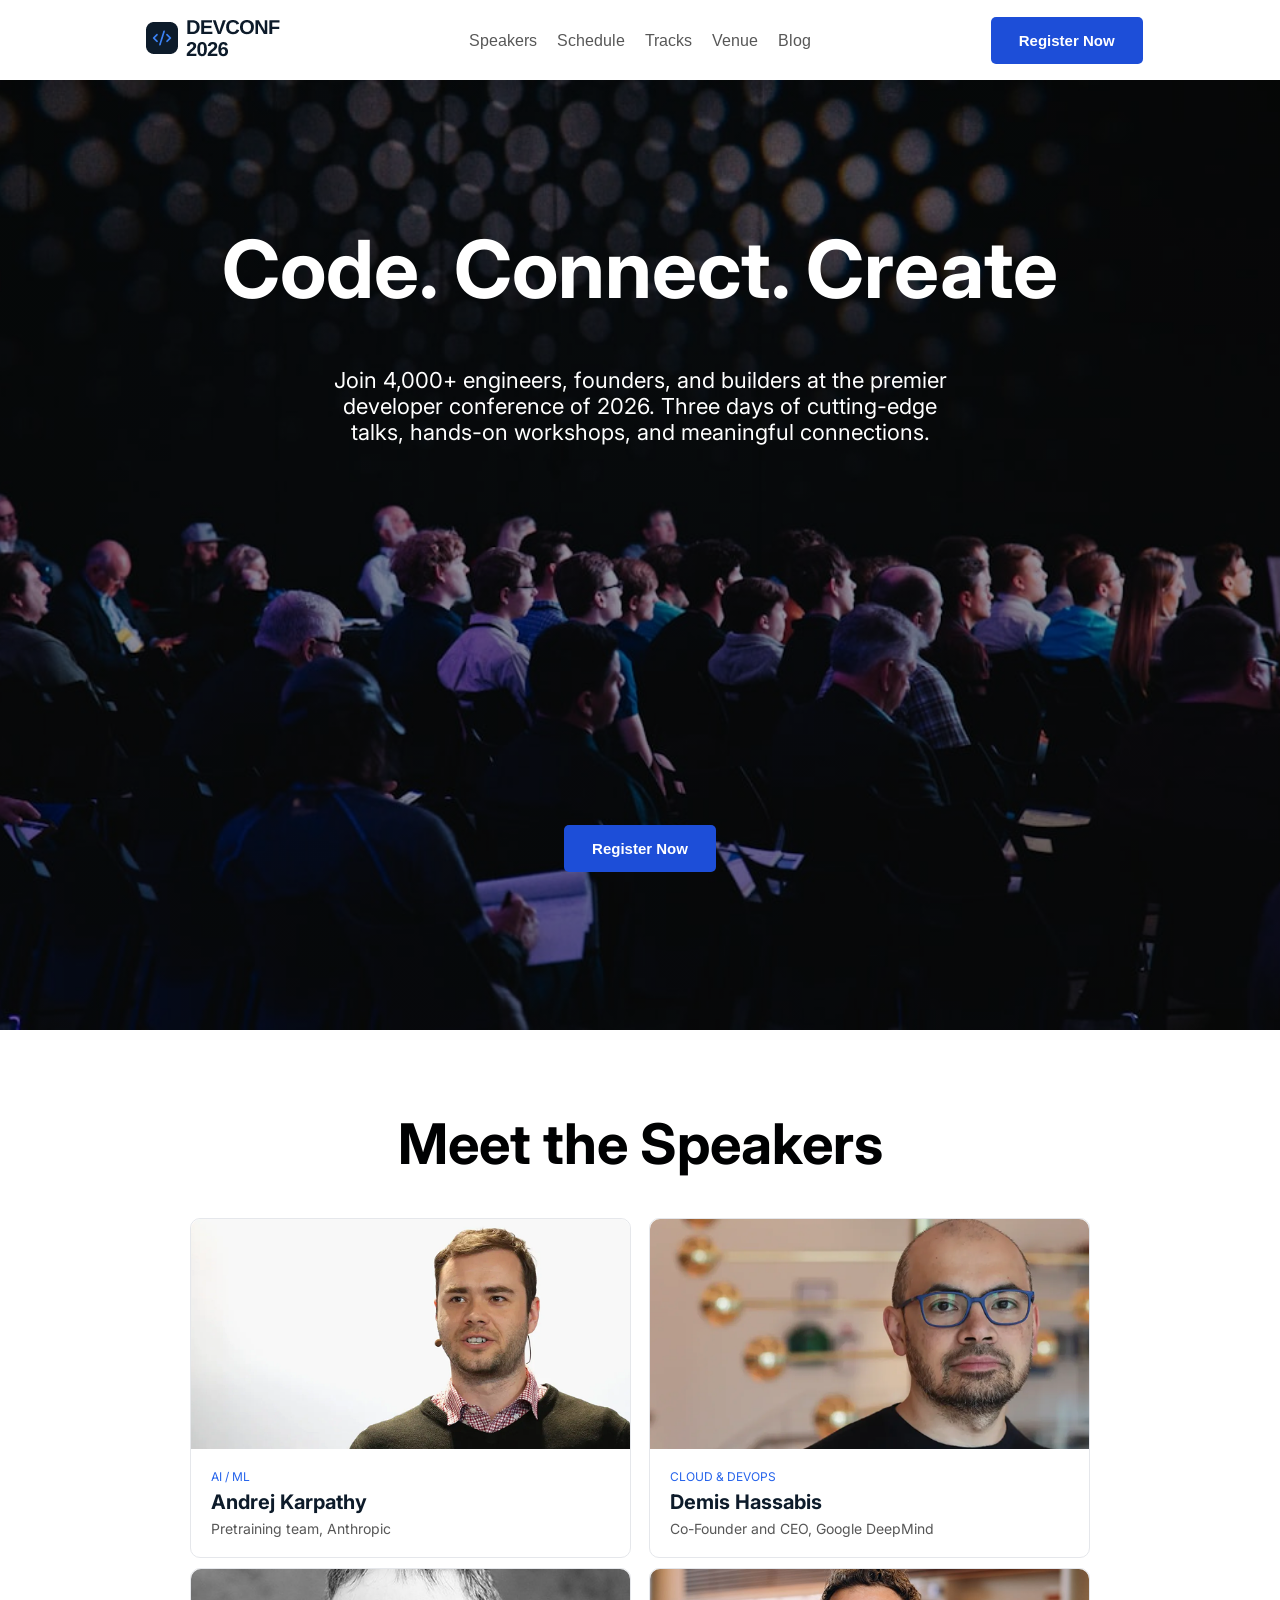
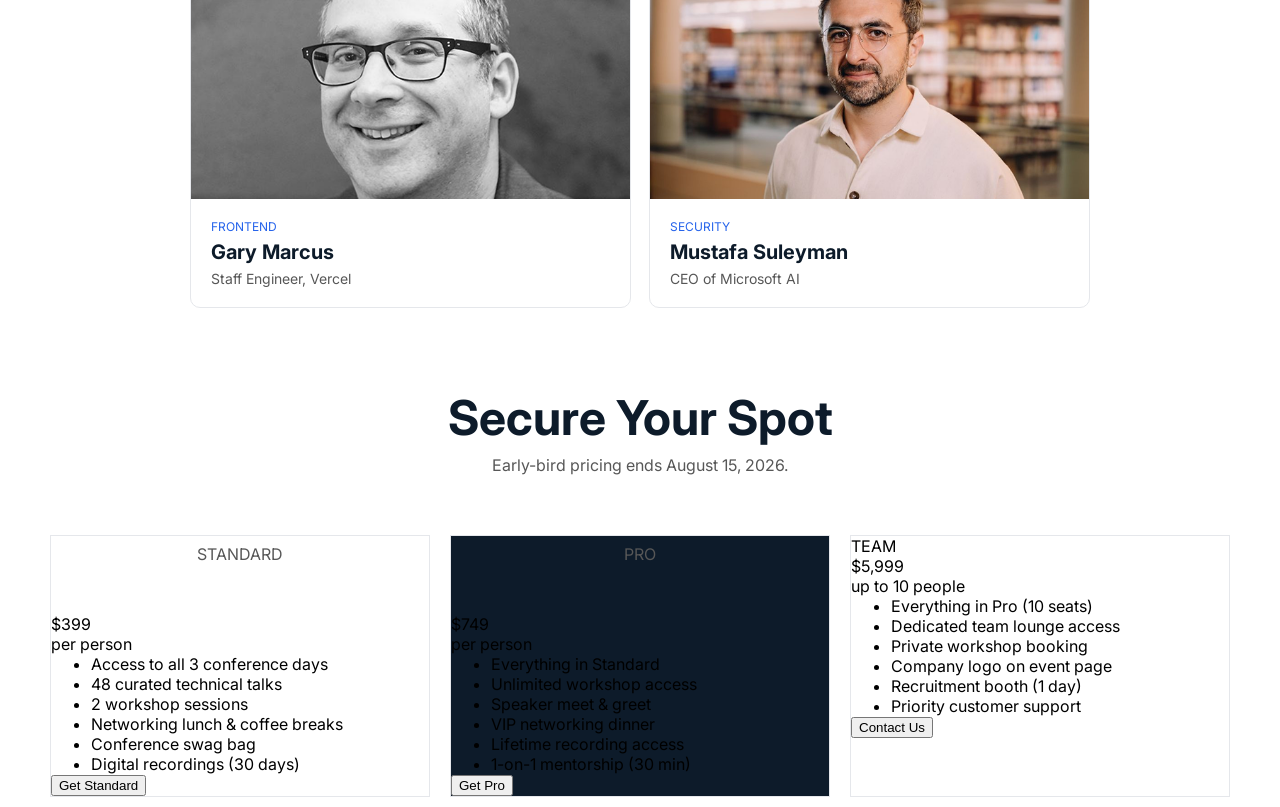
==== index.html @ c63bc879 "unfinished-price-tag" ====
<!DOCTYPE html>
<html lang="en">

<head>
    <meta charset="UTF-8">
    <meta name="viewport" content="width=device-width, initial-scale=1.0">
    <title>DevConf 2026</title>
    <link rel="stylesheet" href="./styles.css">

    <link rel="preconnect" href="https://fonts.googleapis.com">
    <link rel="preconnect" href="https://fonts.gstatic.com" crossorigin>
    <link
        href="https://fonts.googleapis.com/css2?family=Arimo:ital,wght@0,400..700;1,400..700&family=Open+Sans:ital,wght@0,300..800;1,300..800&display=swap"
        rel="stylesheet">



    <link rel="preconnect" href="https://fonts.googleapis.com">
    <link rel="preconnect" href="https://fonts.gstatic.com" crossorigin>
    <link
        href="https://fonts.googleapis.com/css2?family=Arimo:ital,wght@0,400..700;1,400..700&family=Inter:ital,opsz,wght@0,14..32,100..900;1,14..32,100..900&family=Open+Sans:ital,wght@0,300..800;1,300..800&display=swap"
        rel="stylesheet">

</head>

<body>
    <header class="header">
        <div><img src="./images/logo.png" alt=""></div>
        <div class="header-nav">
            <nav class="nav-list">
                <a href="#">Speakers</a>
                <a href="#">Schedule</a>
                <a href="#">Tracks</a>
                <a href="#">Venue</a>
                <a href="#">Blog</a>

            </nav>
        </div>
        <div>
            <button class="primary-btn">Register Now</button>
        </div>



    </header>

    <section class="hero-section">
        <div class="hero-content">
            <h1>Code. Connect. Create</h1>
            <p>Join 4,000+ engineers, founders, and builders at the premier developer conference of 2026. Three days of
                cutting-edge talks, hands-on workshops, and meaningful connections.</p>
        </div>
        <div class="button">
            <button class="primary-btn">Register Now</button>
        </div>
    </section>
    <section class="speakers">
        <h2>Meet the Speakers</h2>
        <div class="display-grid">
            <div class="speaker-card">
                <div><img src="./images/andrej.png" alt=""></div>
                <div class="speaker-info">
                    <p class="tag">AI / ML</p>
                    <h3>Andrej Karpathy</h3>
                    <p class="work">Pretraining team, Anthropic</p>
                </div>
            </div>


            <div class="speaker-card">
                <div><img src="./images/demis.png" alt=""></div>
                <div class="speaker-info">
                    <p class="tag">CLOUD & DEVOPS </p>
                    <h3>Demis Hassabis</h3>
                    <p class="work">Co-Founder and CEO, Google DeepMind</p>
                </div>
            </div>
            <div class="speaker-card">
                <div><img src="./images/gary.png" alt=""></div>
                <div class="speaker-info">
                    <p class="tag">FRONTEND</p>
                    <h3>Gary Marcus</h3>
                    <p class="work">Staff Engineer, Vercel</p>
                </div>
            </div>

            <div class="speaker-card">
                <div><img src="./images/mustafa.png" alt=""></div>
                <div class="speaker-info">
                    <p class="tag">SECURITY</p>
                    <h3>Mustafa Suleyman</h3>
                    <p class="work">CEO of Microsoft AI</p>
                </div>
            </div>



        </div>
    </section>
    <section class="pricing">
        <h2>Secure Your Spot</h2>
        <p>Early-bird pricing ends August 15, 2026.</p>

        <div class="pricing-grid">

            <div class="price-card">
                <p class="plan-name">STANDARD</p>
                <div class="price">$399</div>
                <span class="per">per person</span>
                <ul>
                    <li>Access to all 3 conference days</li>
                    <li>48 curated technical talks</li>
                    <li>2 workshop sessions</li>
                    <li>Networking lunch & coffee breaks</li>
                    <li>Conference swag bag</li>
                    <li>Digital recordings (30 days)</li>
                </ul>
                <button class="btn btn-outline">Get Standard</button>
            </div>

            <div class="price-card-middle">
                <p>PRO</p>
                <div class="price">$749</div>
                <span class="per">per person</span>
                <ul>
                    <li>Everything in Standard</li>
                    <li>Unlimited workshop access</li>
                    <li>Speaker meet & greet</li>
                    <li>VIP networking dinner</li>
                    <li>Lifetime recording access</li>
                    <li>1-on-1 mentorship (30 min)</li>
                </ul>
                <button class="btn btn-primary">Get Pro</button>
            </div>

            <div class="price-card">
                <span class="plan-name">TEAM</span>
                <div class="price">$5,999</div>
                <span class="per">up to 10 people</span>
                <ul>
                    <li>Everything in Pro (10 seats)</li>
                    <li>Dedicated team lounge access</li>
                    <li>Private workshop booking</li>
                    <li>Company logo on event page</li>
                    <li>Recruitment booth (1 day)</li>
                    <li>Priority customer support</li>
                </ul>
                <button class="btn btn-outline">Contact Us</button>
            </div>

        </div>
    </section>



</body>

</html>
---- styles.css ----
* {
    margin: 0;

}

body {
    font-family: inter;
}

header {
    background-color: #FFFFFF;
    width: 100%;
    height: 80px;
}

.header {
    display: grid;
    grid-template-columns: repeat(3, 1fr);
    text-align: center;
    align-items: center;

}

.nav-list {
    display: flex;
    justify-content: center;
    gap: 20px;


}

.header-nav a {
    font-size: 16px;
    font-family: arimo;
    text-decoration: none;
    color: #575757;
    row-gap: 100px;


}

.primary-btn {
    background-color: #1D4ED8;
    padding: 15px 28px;
    border-radius: 5px;
    font-weight: bold;
    font-size: 15px;
    color: white;
    border: none;
    align-items: center;
    cursor: pointer;
}

.hero-section {
    display: grid;

    grid-template-rows: repeat(2, 1fr);
    color: #FFFFFF;
    text-align: center;
    padding-top: 140px;
    background-image: linear-gradient(rgba(0, 0, 0, 0.4), rgba(0, 0, 0, 0.4)), url('./images/banner.jpg');
    height: 90vh;
    background-size: cover;
    background-position: center;
    background-repeat: no-repeat;
}

.hero-content h1 {
    max-width: 1200px;
    margin: auto;
    font-size: 80px;
    margin-bottom: 50px;

}

.hero-content p {
    max-width: 1200px;
    margin: auto;
    padding: 0px 25%;
    font-size: 22px;

}

.hero-section .button {
    align-items: center;
    padding-top: 200px;

}

.primary-btn2 {
    background-color: #1D4ED8;
    padding: 15px 28px;
    border-radius: 5px;
    font-weight: bold;
    font-size: 15px;
    color: white;
    border: none;
    align-items: center;
    cursor: pointer;
}

.speakers h2 {
    font-size: 56px;
    text-align: center;
    margin-top: 80px;
    margin-bottom: 40px;
    color: #000102;
    font-weight: bold;

}

.speaker-card {
    display: grid;
    grid-template-columns: repeat(2.1fr);

}

.display-grid {
    display: grid;
    grid-template-columns: repeat(2, 1fr);
    max-width: 900px;
    margin: auto;
    column-gap: 18px;
    row-gap: 10px;
    align-items: center;
}

.speaker-card {
    border: 1px solid #E5E7EB;
    border-radius: 10px;

    gap: 20px;
}

.speaker-card img {
    width: 100%;
    height: 230px;
    object-fit: cover;
    display: block;
    border-radius: 10px 10px 0px 0px;

}

.speaker-info {

    margin-left: 20px;
    margin-bottom: 20px;
    text-align: left;
}

.tag {
    color: #2563EB;
    font-size: 12px;
    margin-bottom: 6px;
}

.speaker-info h3 {
    color: #0D1B2A;
    font-size: 20px;
    font-weight: bold;
    margin-bottom: 6px;
}

.work {
    color: #575757;
    font-size: 14px;
}

.pricing h2 {
    color: #0D1B2A;
    font-size: 48px;
    font-weight: bold;
    margin-top: 80px;
    text-align: center;

}

.pricing p {
    margin-bottom: 50px;
    margin-top: 8px;
    color: #575757;
    font-size: 16px;
    font-weight: normal;
    text-align: center;
}

.pricing-grid {
    max-width: 1200px;
    margin:auto;
    display: grid;
    grid-template-columns: repeat(3, 1fr);
    align-content: center;
}
.price-card{
    border:1px solid #E5E7EB;
   
    margin: 10px;
}
.price-card-middle{
    border:1px solid #E5E7EB;
    background-color: #0D1B2A;
   
    margin: 10px;
}
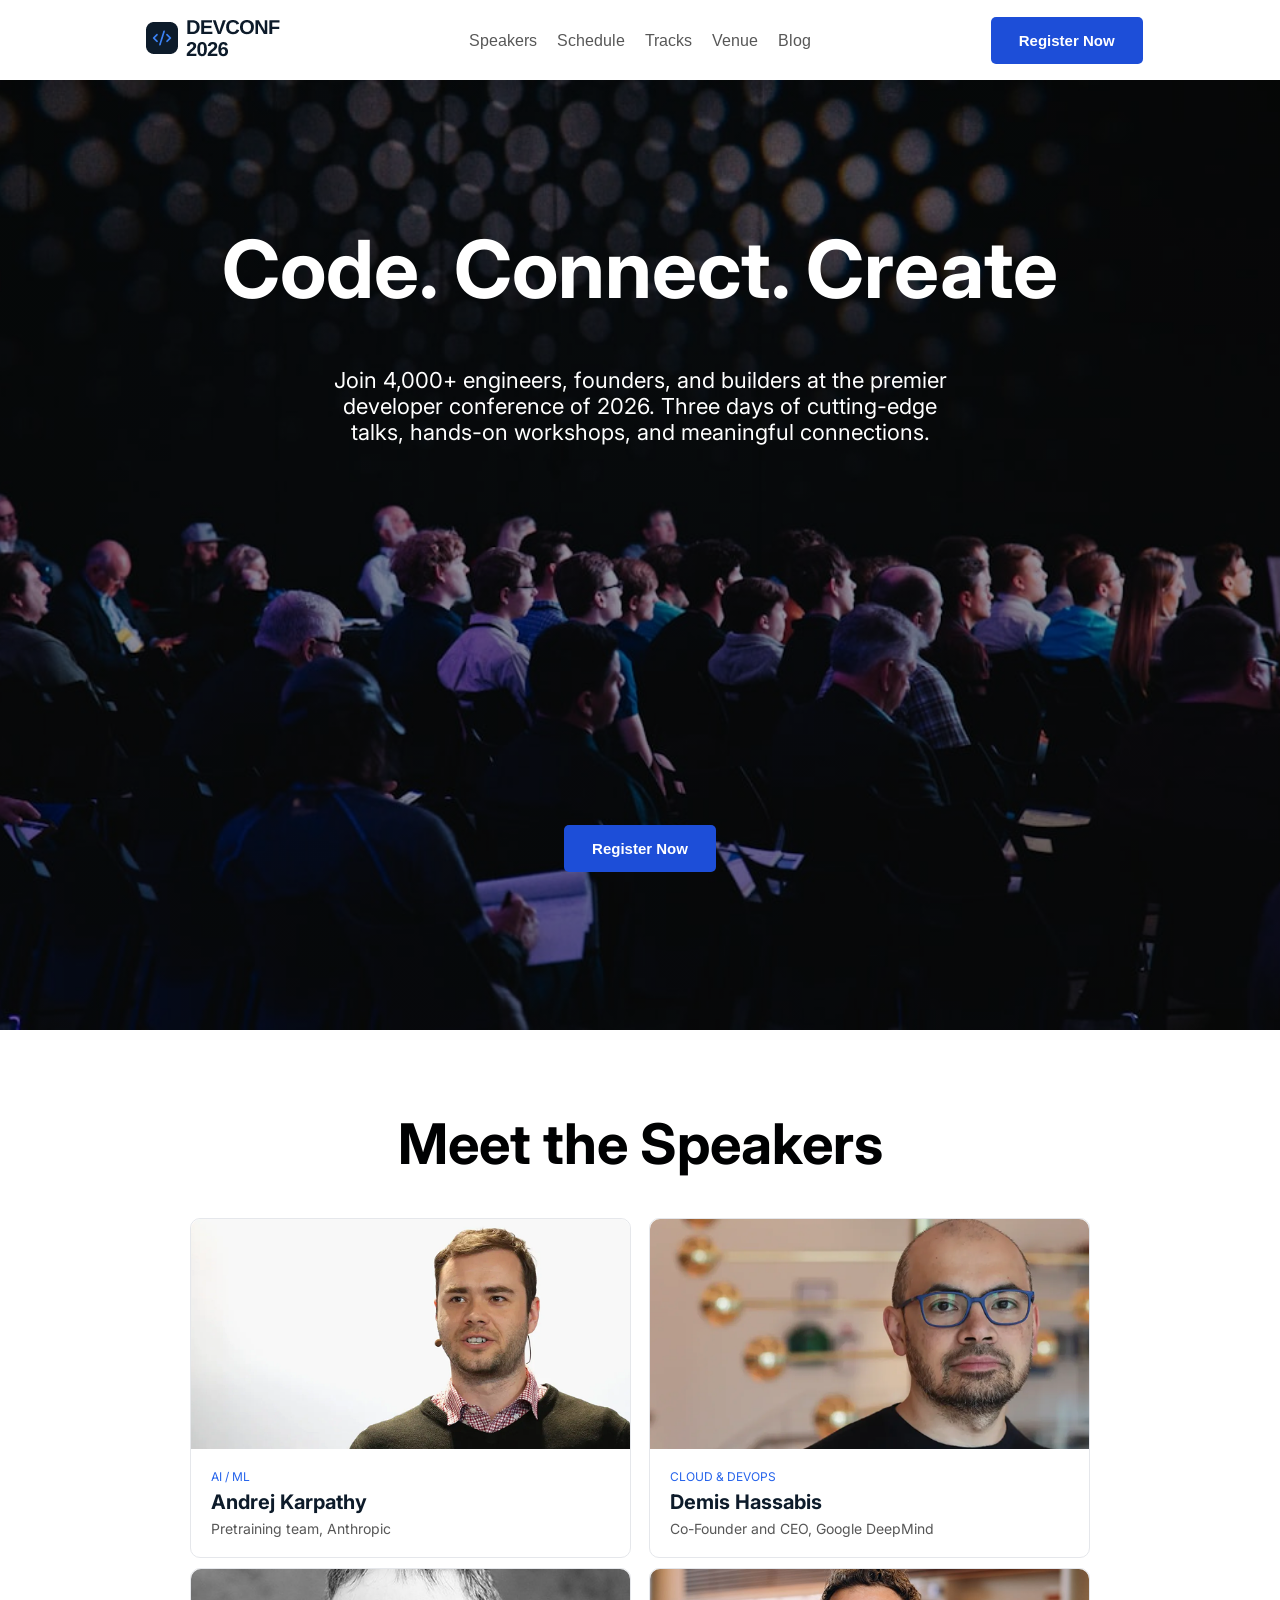
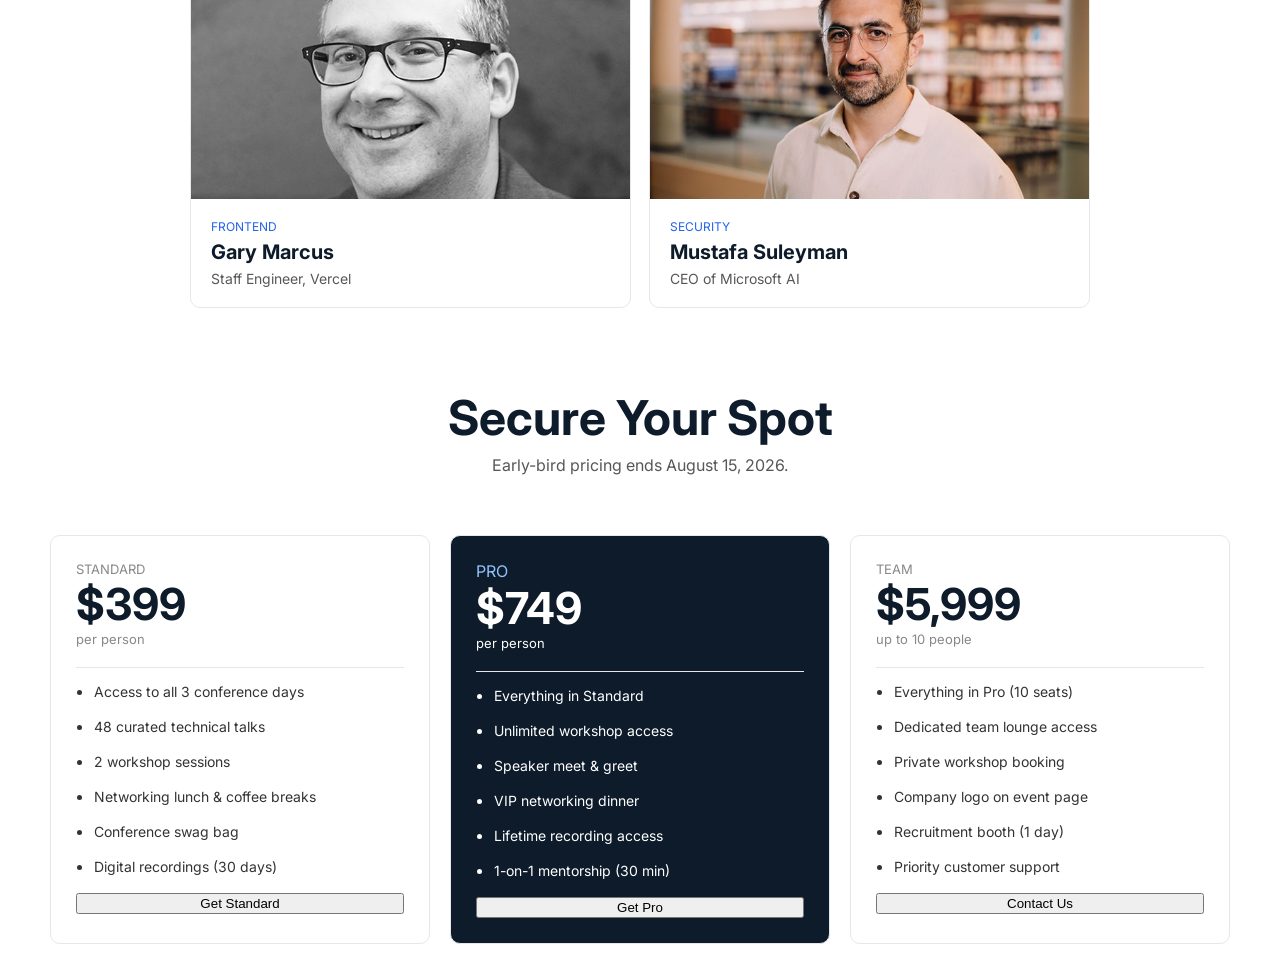
==== commit 55876a06: "unfinished-price-tag-02" ====
--- a/index.html
+++ b/index.html
@@ -92,21 +92,18 @@
                     <p class="work">CEO of Microsoft AI</p>
                 </div>
             </div>
-
-
-
         </div>
     </section>
     <section class="pricing">
         <h2>Secure Your Spot</h2>
-        <p>Early-bird pricing ends August 15, 2026.</p>
+        <p class="pricing-p">Early-bird pricing ends August 15, 2026.</p>
 
         <div class="pricing-grid">
 
             <div class="price-card">
                 <p class="plan-name">STANDARD</p>
                 <div class="price">$399</div>
-                <span class="per">per person</span>
+                <p class="plan-name">per person</p>
                 <ul>
                     <li>Access to all 3 conference days</li>
                     <li>48 curated technical talks</li>
@@ -119,10 +116,10 @@
             </div>
 
             <div class="price-card-middle">
-                <p>PRO</p>
-                <div class="price">$749</div>
-                <span class="per">per person</span>
-                <ul>
+                <p class="pro">PRO</p>
+                <div class="price-m">$749</div>
+                <p class="per-m">per person</p>
+                <ul class="ul-m">
                     <li>Everything in Standard</li>
                     <li>Unlimited workshop access</li>
                     <li>Speaker meet & greet</li>
@@ -134,9 +131,9 @@
             </div>
 
             <div class="price-card">
-                <span class="plan-name">TEAM</span>
+                <p class="plan-name">TEAM</p>
                 <div class="price">$5,999</div>
-                <span class="per">up to 10 people</span>
+                <p class="plan-name">up to 10 people</p>
                 <ul>
                     <li>Everything in Pro (10 seats)</li>
                     <li>Dedicated team lounge access</li>
--- a/styles.css
+++ b/styles.css
@@ -52,8 +52,9 @@
 }
 
 .hero-section {
-    display: grid;
-
+    max-width: 100%;
+    margin: auto;
+    display: grid;
     grid-template-rows: repeat(2, 1fr);
     color: #FFFFFF;
     text-align: center;
@@ -175,7 +176,7 @@
 
 }
 
-.pricing p {
+.pricing-p {
     margin-bottom: 50px;
     margin-top: 8px;
     color: #575757;
@@ -189,16 +190,90 @@
     margin:auto;
     display: grid;
     grid-template-columns: repeat(3, 1fr);
-    align-content: center;
+    
 }
 .price-card{
+    display: flex;
+    flex-direction:column;
     border:1px solid #E5E7EB;
+    margin: 10px;
+    padding: 25px;
+    border-radius: 10px;
+}
+.price-card-middle{
+    display: flex;
+    flex-direction:column;
+
+}
+.plan-name {
+    color: #888888;
+    font-size: 13px;
+    
    
-    margin: 10px;
-}
+}
+
+.price{
+    color: #0D1B2A;
+    font-weight: bold;
+    font-size: 44px;
+}
+.price-m{
+     color: #FFFFFF;
+    font-weight: bold;
+    font-size: 44px;
+}
+
+.per-m{
+     color: #FFFFFF;
+    font-weight: normal;
+    font-size: 13px;
+}
+.price-card ul,
+.ul-m{
+    margin-top: 20px;
+    border-top: 1px solid #E5E7EB;
+    padding-left:17px;
+    
+}
+
+.price-card li,
+.ul-m li{margin-top: 15px;
+    margin-bottom:18px;
+    font-size: 14px;
+    position:relative;
+    padding-left:1px;
+}
+
+.ul-m li{
+
+    color:#FFFFFF;
+}
+.price-card li{
+    color: #333333;
+}
+
+
+
+
+
+
+
+
+
 .price-card-middle{
     border:1px solid #E5E7EB;
     background-color: #0D1B2A;
-   
     margin: 10px;
+    padding: 25px;
+    border-radius: 10px;
+}
+.pro{
+    color: #93C5FD;
+    size: 13;
+    font-weight: normal;
+}
+1.price-card-middle .price-m{
+     color: #FFFFFF;
+    font-size: 44;
+    font-weight: bold;
 }
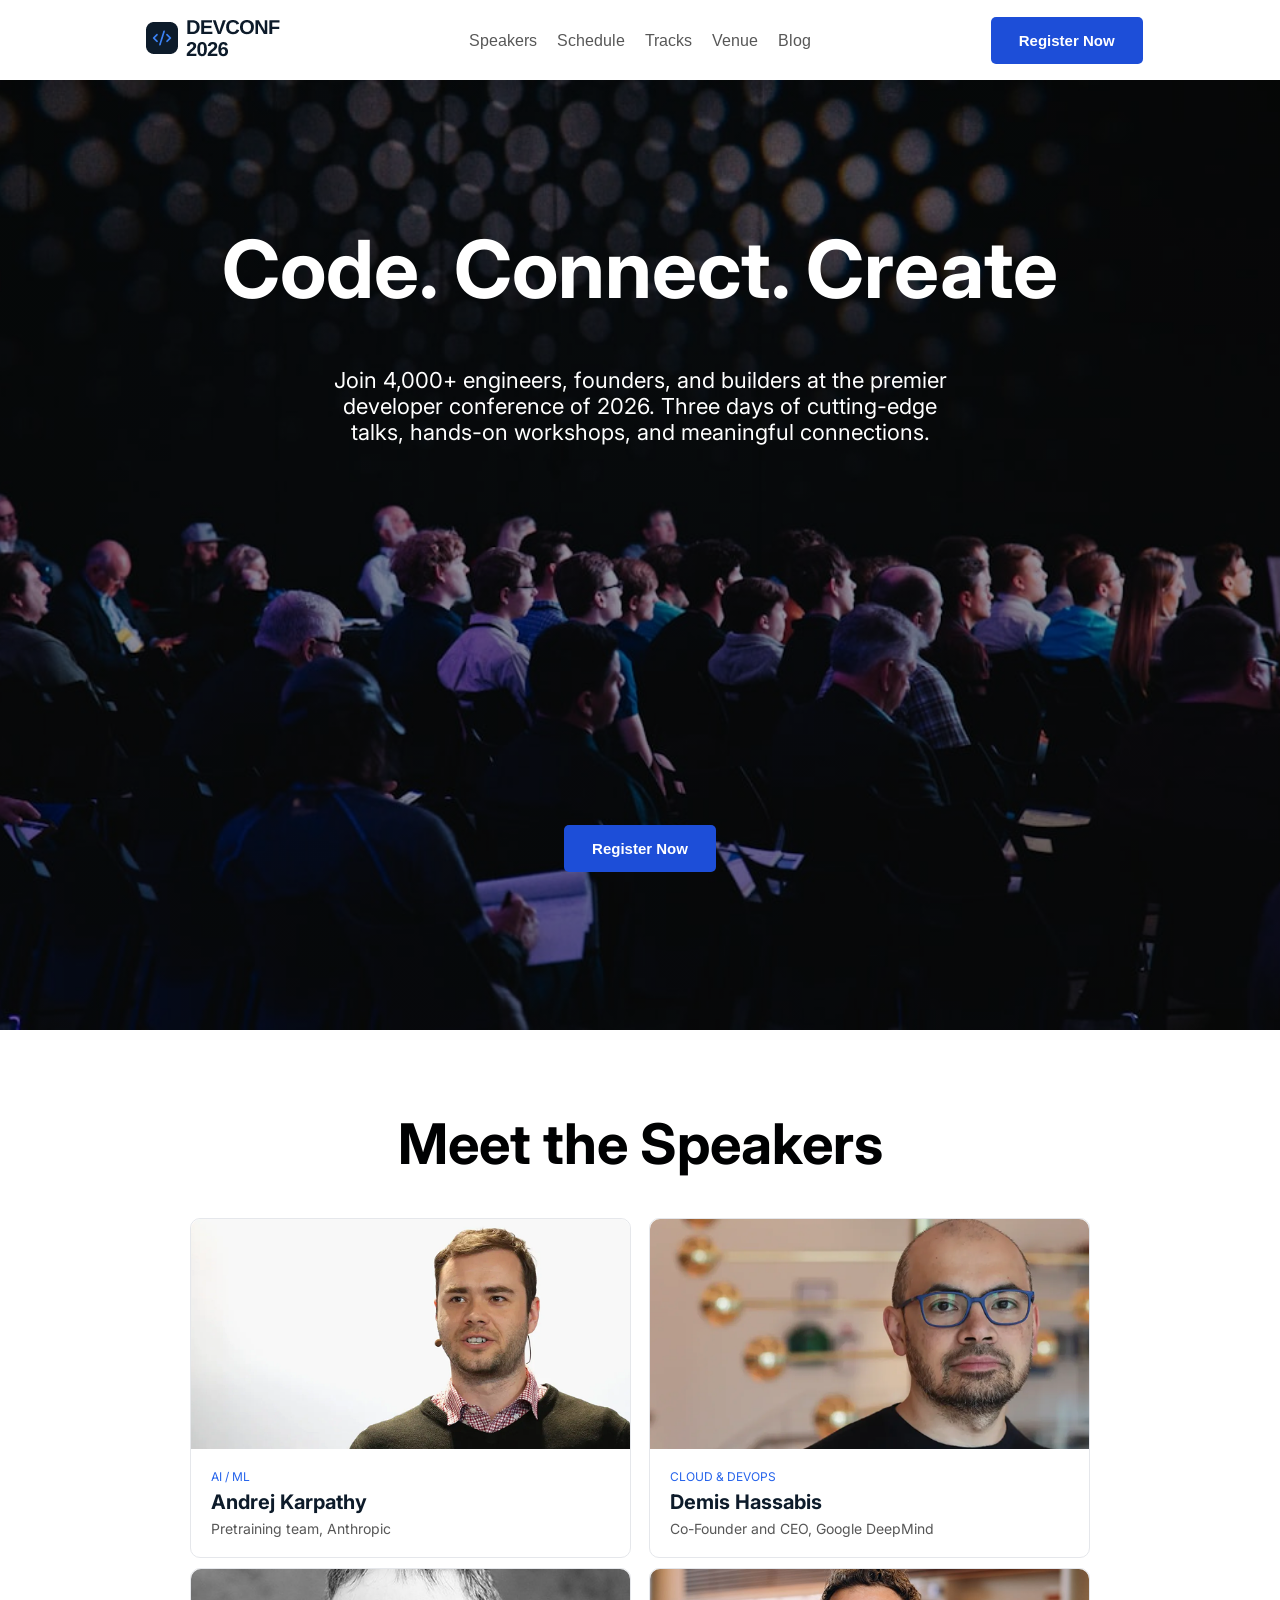
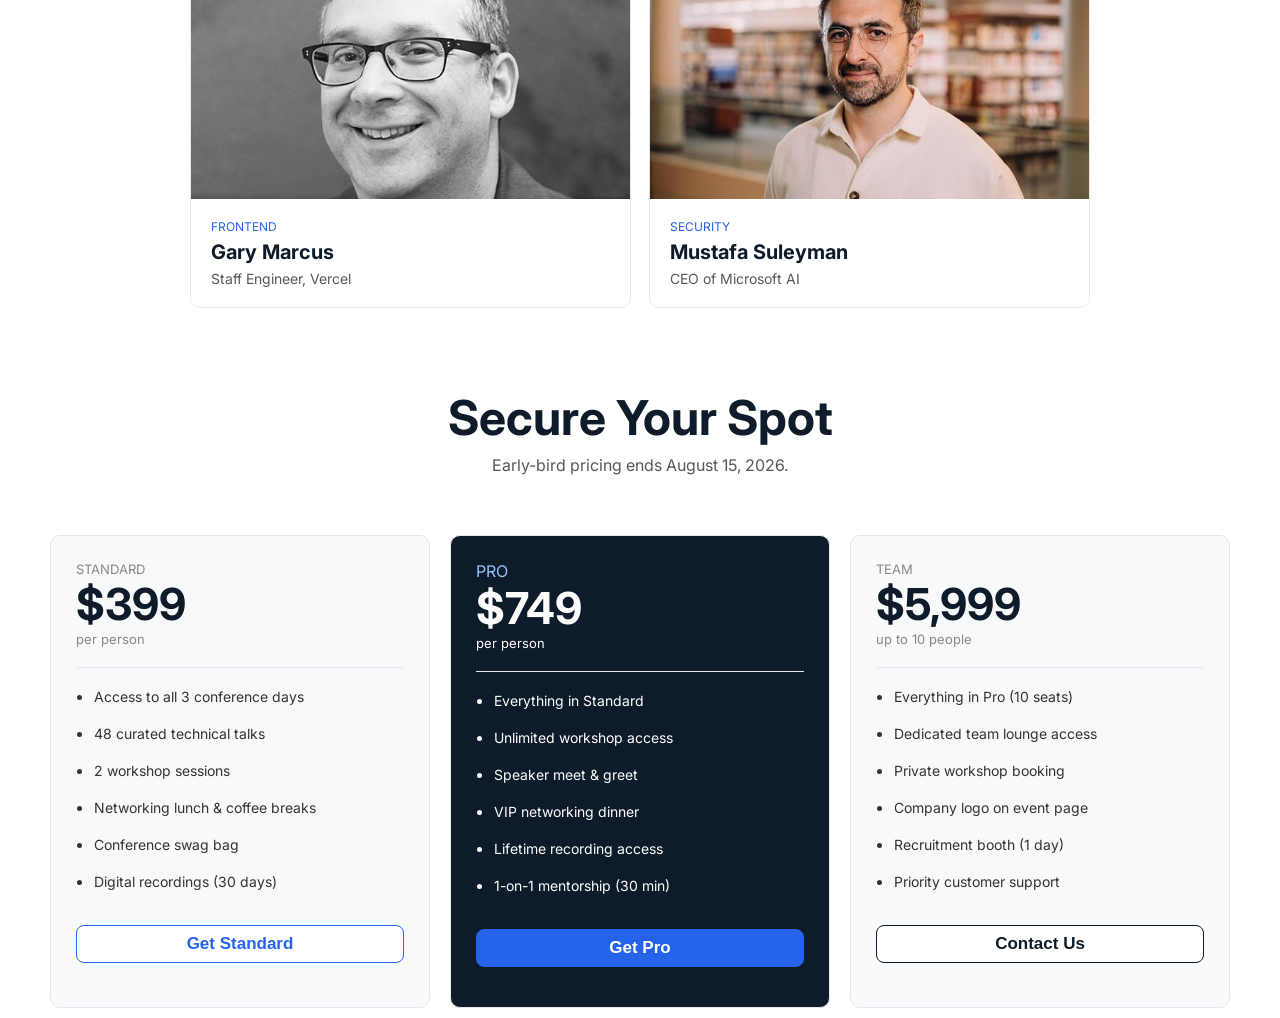
==== commit 6f75e23f: "complete-price-tag" ====
--- a/index.html
+++ b/index.html
@@ -112,7 +112,7 @@
                     <li>Conference swag bag</li>
                     <li>Digital recordings (30 days)</li>
                 </ul>
-                <button class="btn btn-outline">Get Standard</button>
+                <button class="btn-outline-left">Get Standard</button>
             </div>
 
             <div class="price-card-middle">
@@ -127,7 +127,7 @@
                     <li>Lifetime recording access</li>
                     <li>1-on-1 mentorship (30 min)</li>
                 </ul>
-                <button class="btn btn-primary">Get Pro</button>
+                <button class="btn-outline-middle">Get Pro</button>
             </div>
 
             <div class="price-card">
@@ -142,7 +142,7 @@
                     <li>Recruitment booth (1 day)</li>
                     <li>Priority customer support</li>
                 </ul>
-                <button class="btn btn-outline">Contact Us</button>
+                <button class="btn btn-outline-right">Contact Us</button>
             </div>
 
         </div>
--- a/styles.css
+++ b/styles.css
@@ -187,93 +187,137 @@
 
 .pricing-grid {
     max-width: 1200px;
-    margin:auto;
+    margin: auto;
     display: grid;
     grid-template-columns: repeat(3, 1fr);
-    
-}
-.price-card{
+
+}
+
+.price-card {
     display: flex;
-    flex-direction:column;
-    border:1px solid #E5E7EB;
+    flex-direction: column;
+    border: 1px solid #E5E7EB;
     margin: 10px;
     padding: 25px;
     border-radius: 10px;
-}
-.price-card-middle{
+    background-color: #F8F9FB;
+}
+
+.price-card-middle {
     display: flex;
-    flex-direction:column;
-
-}
+    flex-direction: column;
+
+}
+
 .plan-name {
     color: #888888;
     font-size: 13px;
-    
-   
-}
-
-.price{
+
+
+}
+
+.price {
     color: #0D1B2A;
     font-weight: bold;
     font-size: 44px;
 }
-.price-m{
-     color: #FFFFFF;
+
+.price-m {
+    color: #FFFFFF;
     font-weight: bold;
     font-size: 44px;
 }
 
-.per-m{
-     color: #FFFFFF;
+.per-m {
+    color: #FFFFFF;
     font-weight: normal;
     font-size: 13px;
 }
+
 .price-card ul,
-.ul-m{
+.ul-m {
     margin-top: 20px;
     border-top: 1px solid #E5E7EB;
-    padding-left:17px;
-    
+    padding-left: 17px;
+
 }
 
 .price-card li,
-.ul-m li{margin-top: 15px;
-    margin-bottom:18px;
+.ul-m li {
+    margin-top: 20px;
+    margin-bottom: 20px;
     font-size: 14px;
-    position:relative;
-    padding-left:1px;
-}
-
-.ul-m li{
-
-    color:#FFFFFF;
-}
-.price-card li{
+    position: relative;
+    padding-left: 1px;
+}
+
+.ul-m li {
+
+    color: #FFFFFF;
+}
+
+.price-card li {
     color: #333333;
 }
 
-
-
-
-
-
-
-
-
-.price-card-middle{
-    border:1px solid #E5E7EB;
+.price-card-middle {
+    border: 1px solid #E5E7EB;
     background-color: #0D1B2A;
     margin: 10px;
     padding: 25px;
     border-radius: 10px;
 }
-.pro{
+
+.pro {
     color: #93C5FD;
     size: 13;
     font-weight: normal;
 }
-1.price-card-middle .price-m{
-     color: #FFFFFF;
+
+.price-card-middle .price-m {
+    color: #FFFFFF;
     font-size: 44;
     font-weight: bold;
+}
+
+.btn-outline-left {
+    margin-top: 15px;
+    margin-bottom: 15px;
+    background-color: #FFFFFF;
+    padding: 8px 4px;
+    border-radius: 8px;
+    font-weight: bold;
+    font-size: 17px;
+    color: #2563EB;
+    border: 1px solid #2563EB;
+    align-items: center;
+    cursor: pointer;
+}
+
+.btn-outline-middle {
+    margin-top: 15px;
+    margin-bottom: 15px;
+    background-color: #2563EB;
+    padding: 8px 4px;
+    border-radius: 8px;
+    font-weight: bold;
+    font-size: 17px;
+    color: #FFFFFF;
+    border: 1px solid #2563EB;
+    align-items: center;
+    cursor: pointer;
+}
+
+.btn-outline-right {
+    margin-top: 15px;
+    margin-bottom: 15px;
+    background-color: #FFFFFF;
+    padding: 8px 4px;
+    border-radius: 8px;
+    font-weight: bold;
+    font-size: 17px;
+    color: #0D1B2A;
+    border: 1px solid #0D1B2A;
+    align-items: center;
+    cursor: pointer;
 }
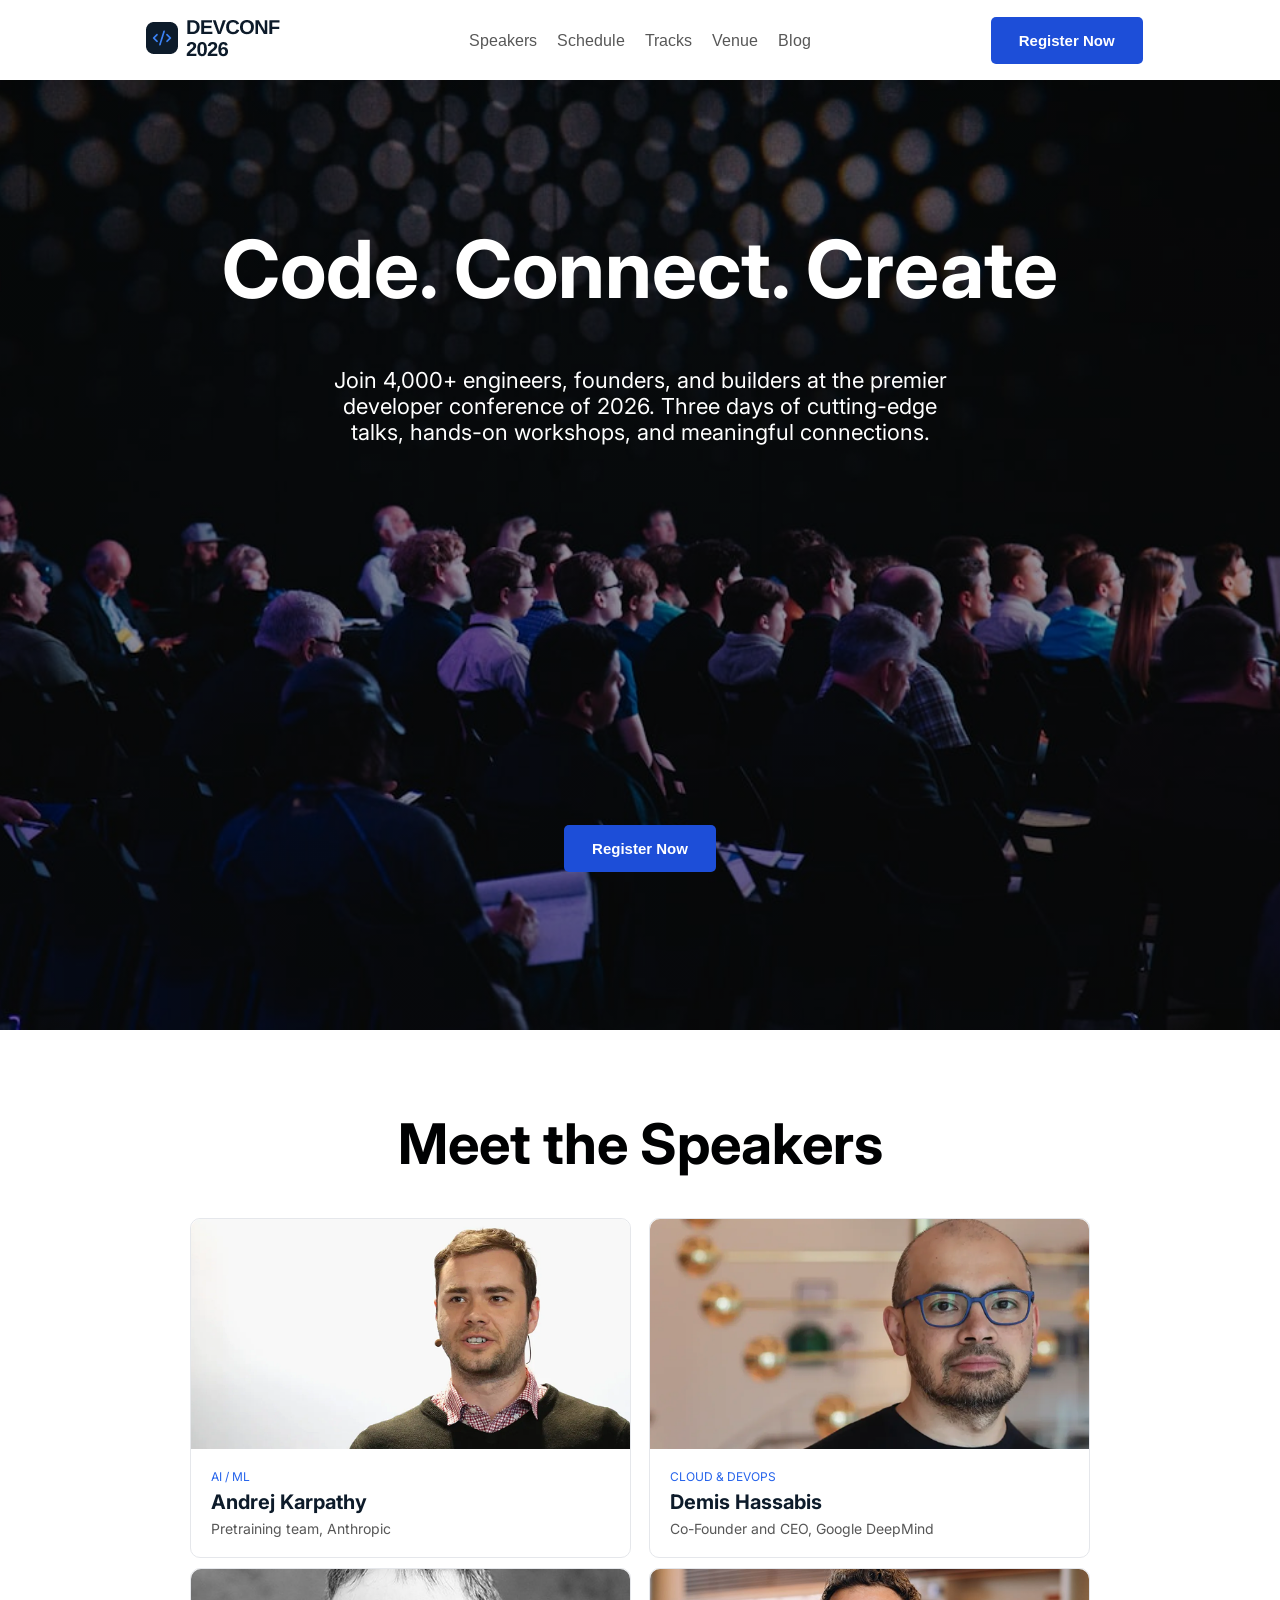
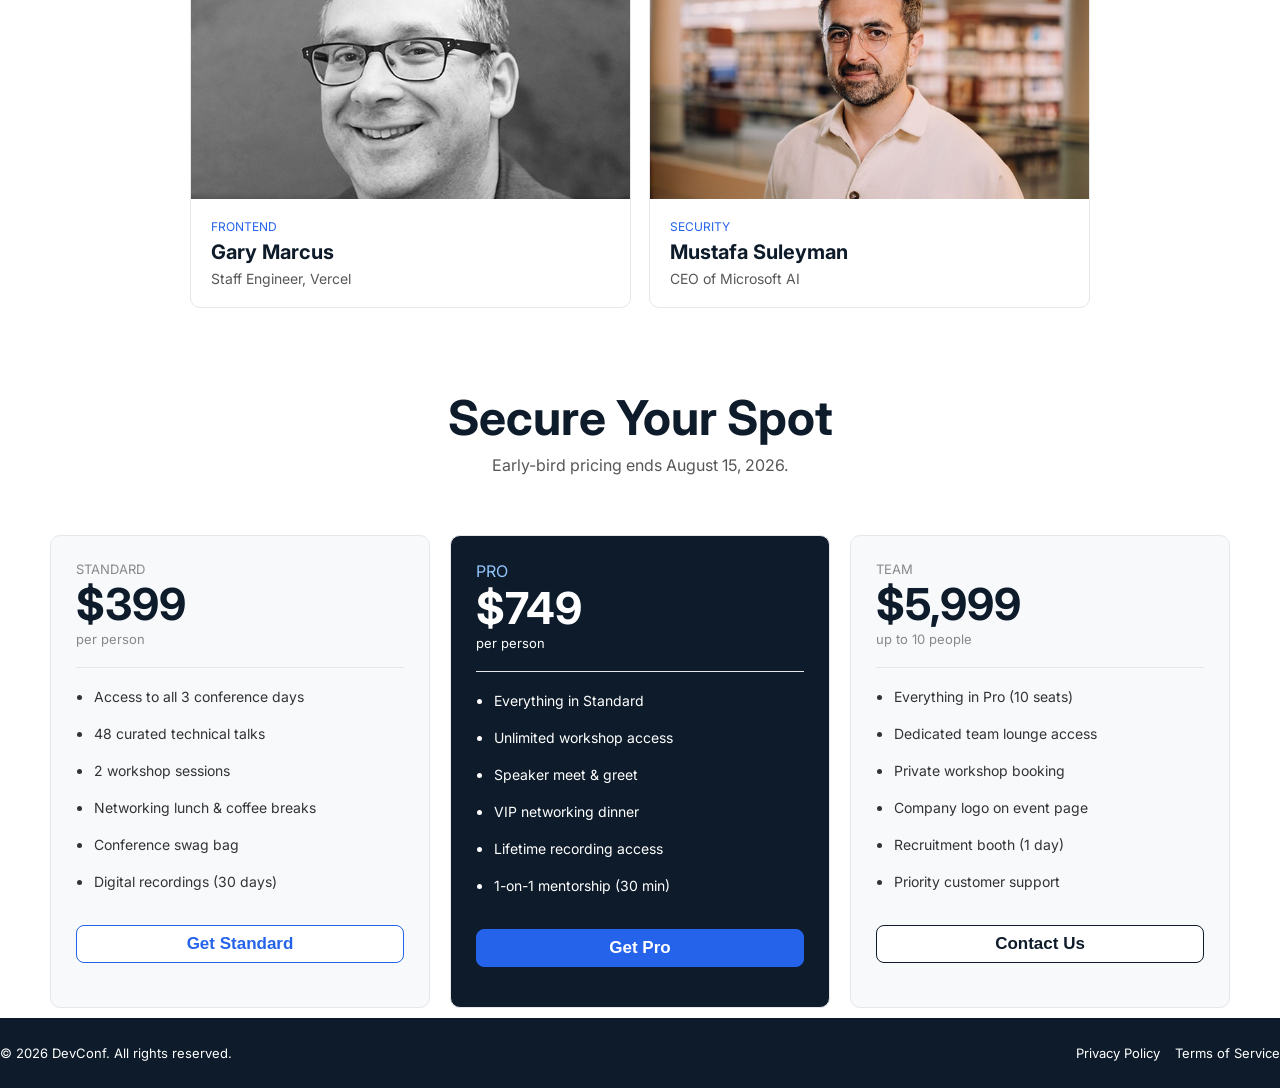
==== commit cf075154: "complete-footer-section" ====
--- a/index.html
+++ b/index.html
@@ -147,9 +147,18 @@
 
         </div>
     </section>
+    <footer>
+        <section class="footer-content">
+            <div>© 2026 DevConf. All rights reserved.</div>
+            <div>
+                <ul class="footer-ul">
+                    <li><a href="#">Privacy Policy</a></li>
+                    <li><a href="#">Terms of Service</a></li>
+                </ul>
+            </div>
+        </section>
 
-
-
+    </footer>
 </body>
 
 </html>
--- a/styles.css
+++ b/styles.css
@@ -320,4 +320,37 @@
     border: 1px solid #0D1B2A;
     align-items: center;
     cursor: pointer;
+}
+
+footer {
+    align-items: center;
+    align-content: center;
+    text-align: center;
+    background-color: #0D1B2A;
+    max-width: 100%;
+    height: 70px;
+    color: #FFFFFF;
+    font-size: small;
+    padding: auto;
+}
+
+.footer-content {
+    display: flex;
+    justify-content: space-between;
+    max-width: 1400px;
+    margin: auto;
+}
+
+.footer-ul {
+
+    list-style: none;
+    display: flex;
+    gap: 15px;
+
+}
+
+.footer-ul li a {
+
+    text-decoration: none;
+    color: #FFFFFF;
 }
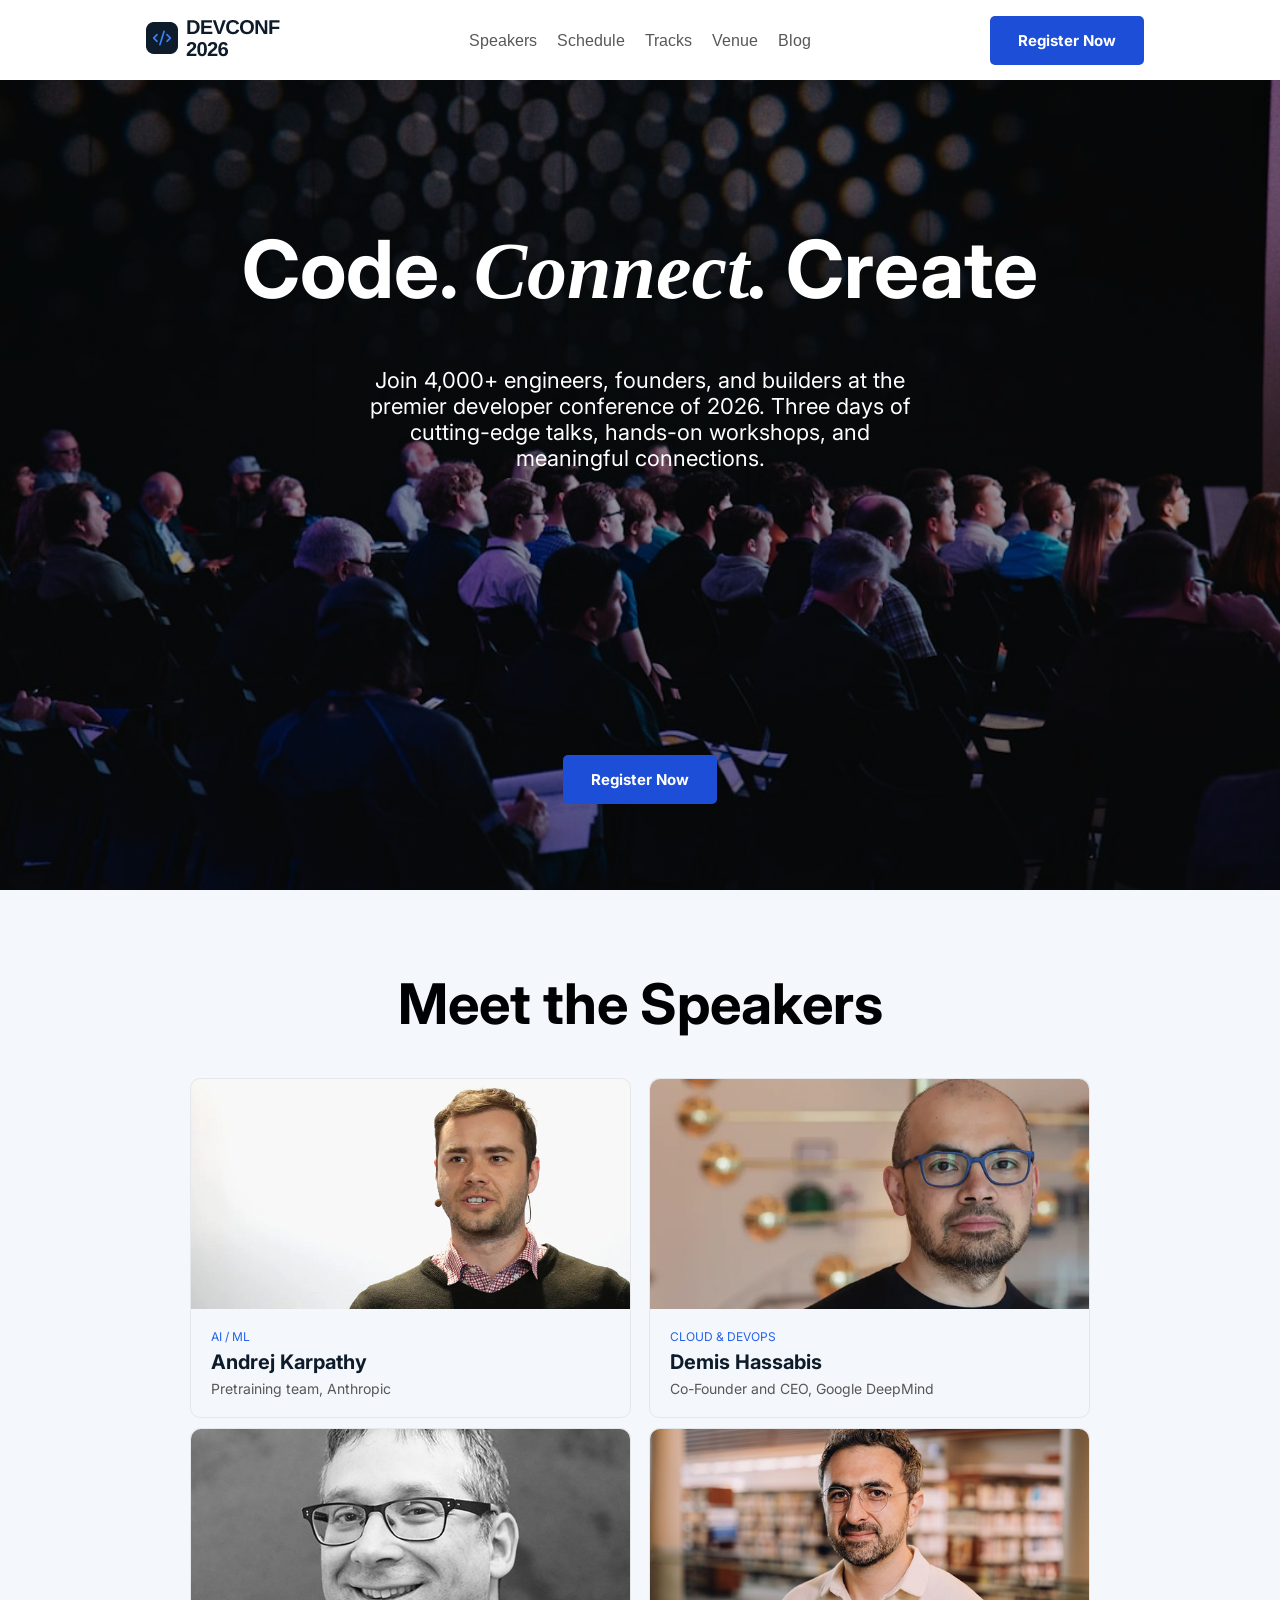
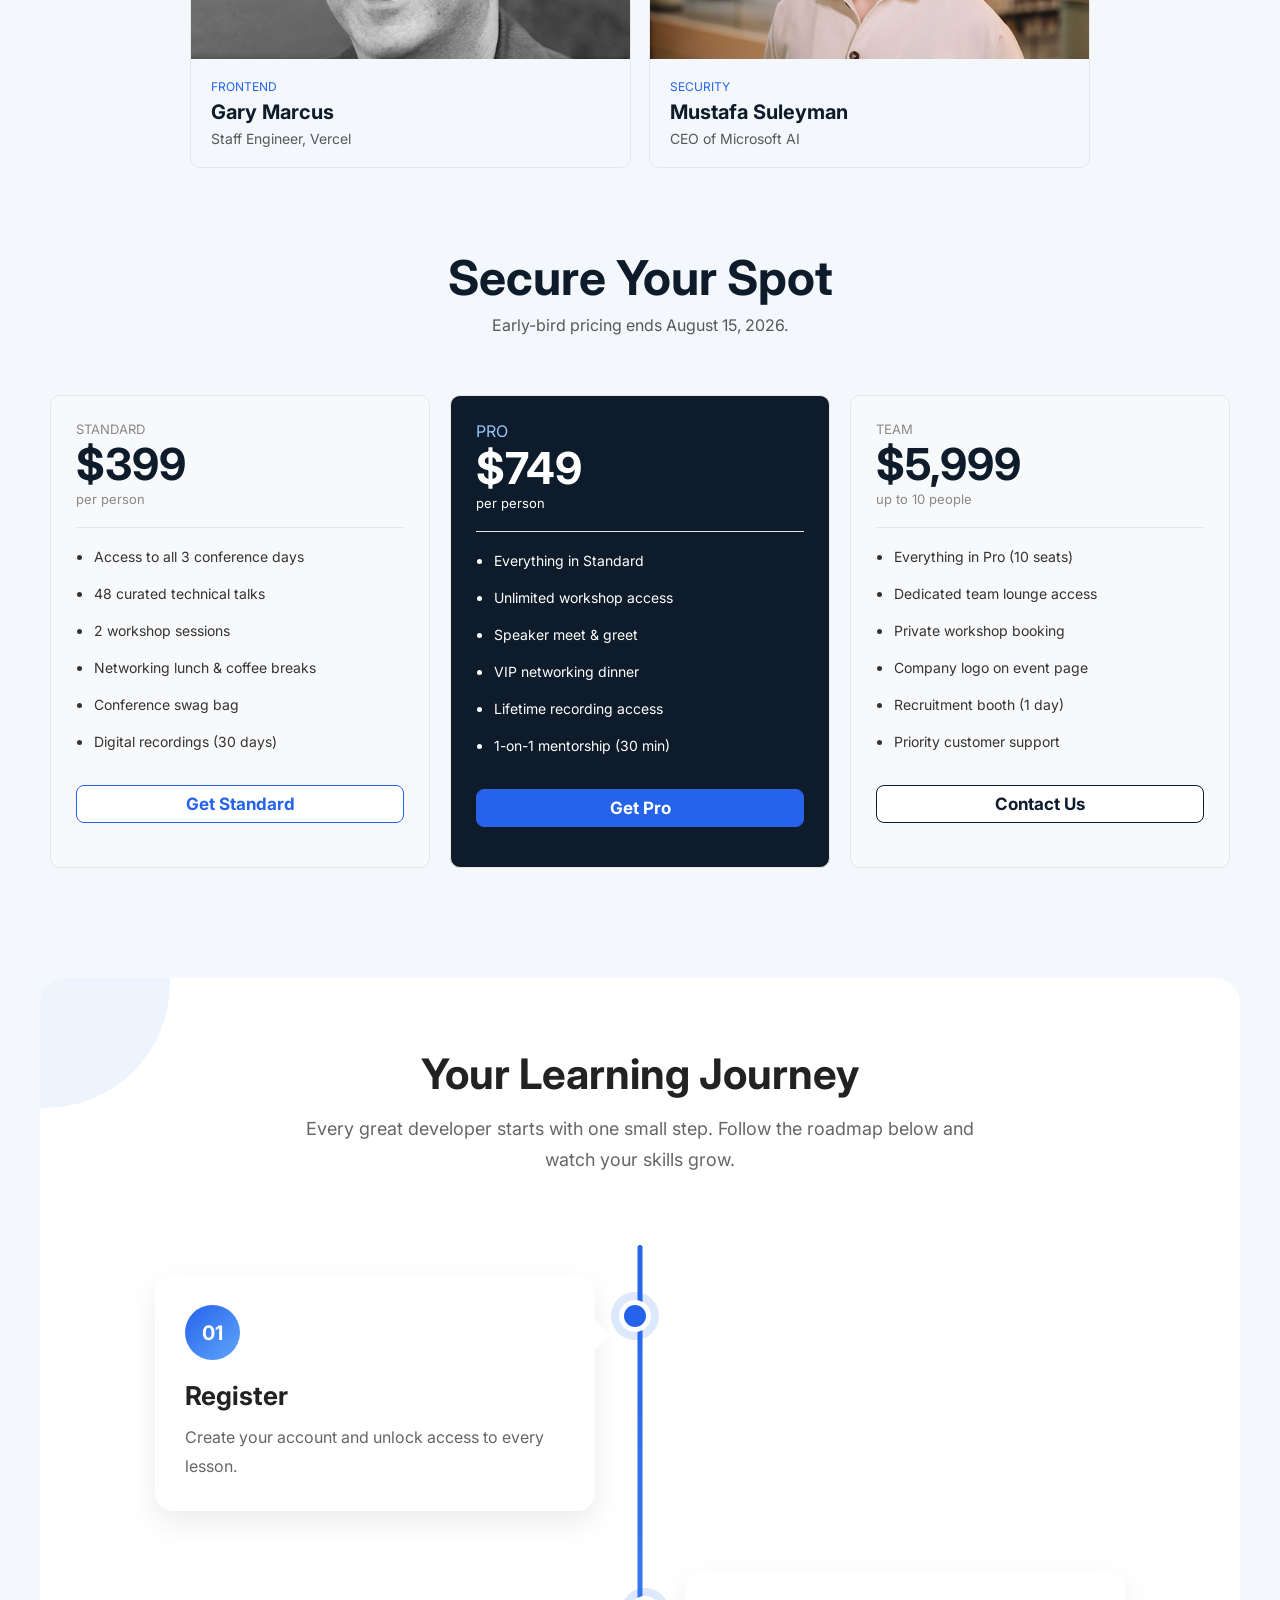
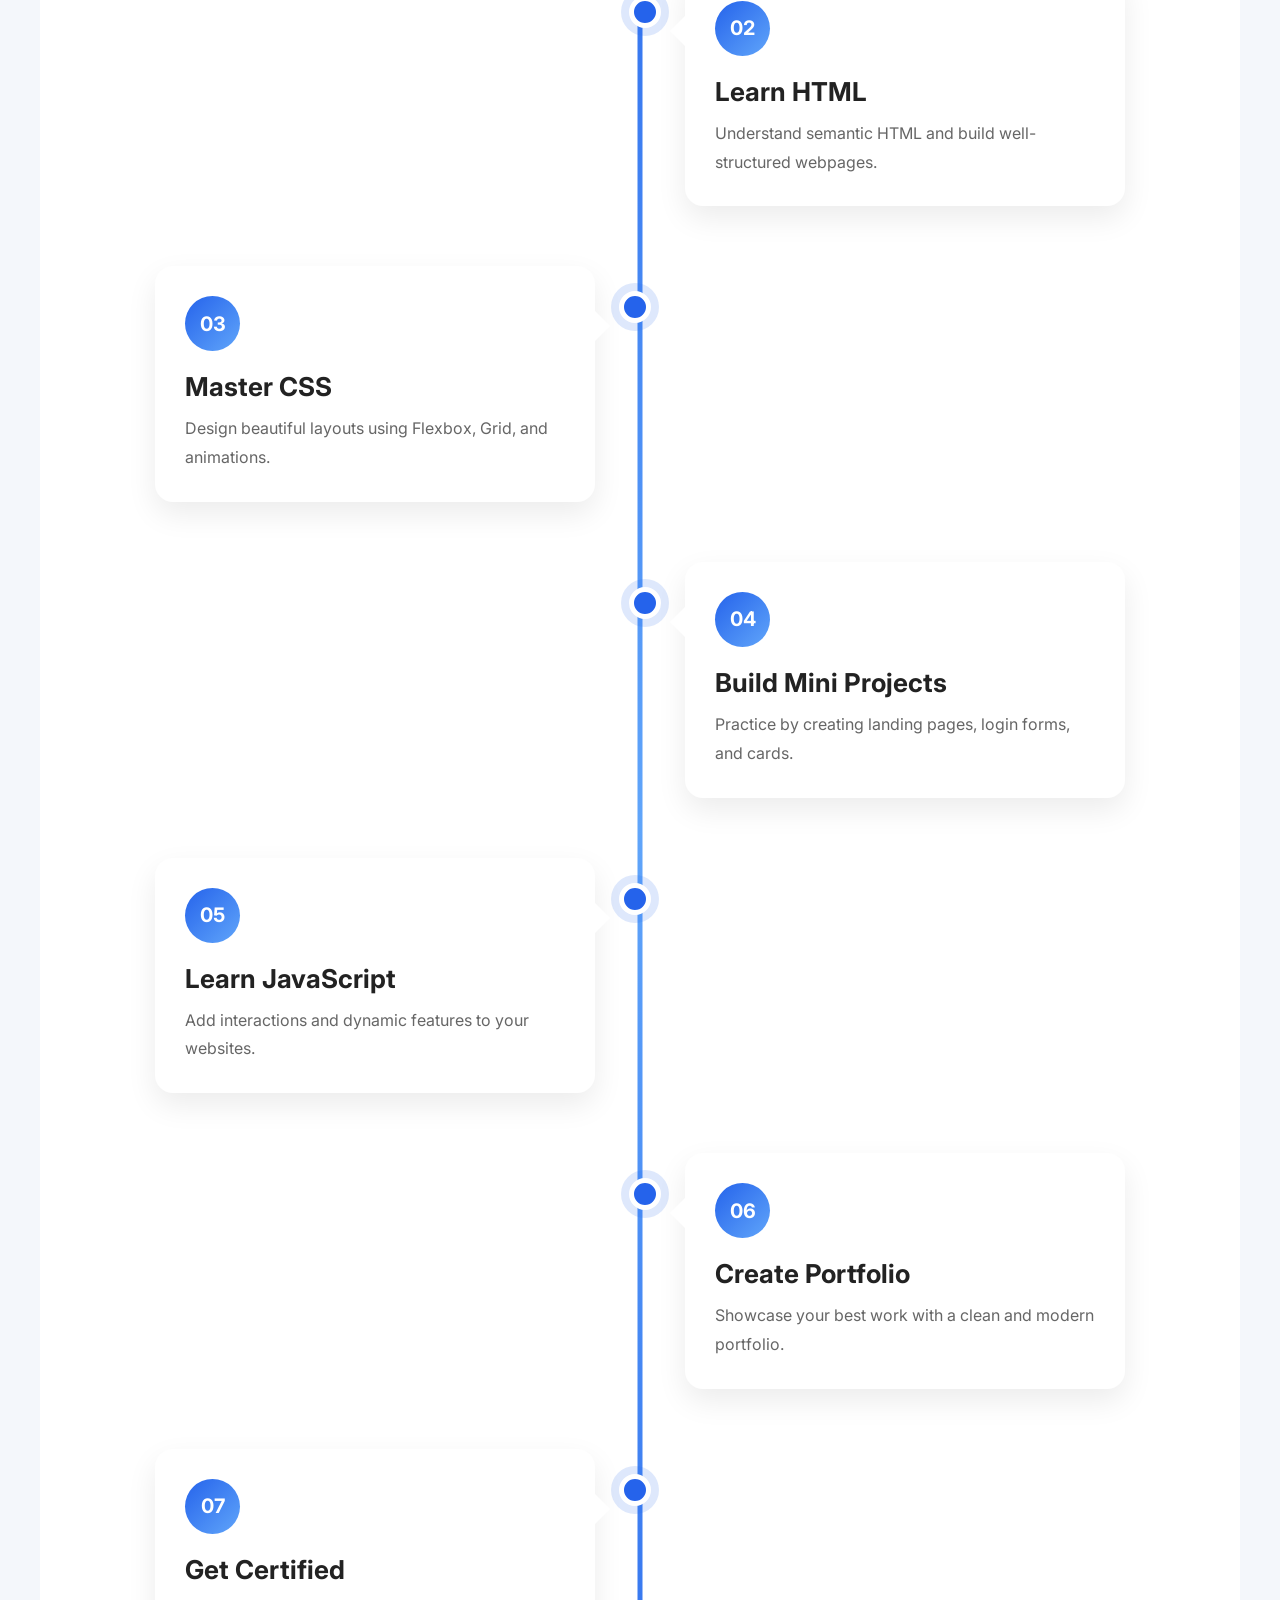
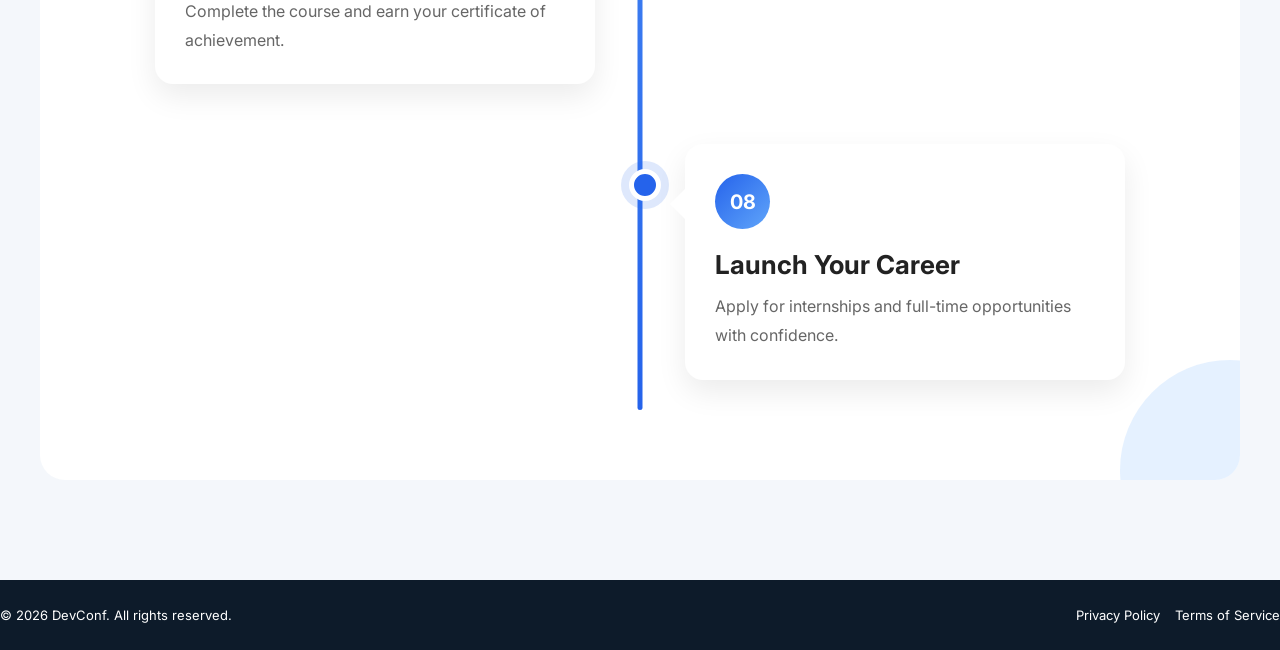
==== commit 68ccfb20: "ai-integration" ====
--- a/index.html
+++ b/index.html
@@ -6,6 +6,7 @@
     <meta name="viewport" content="width=device-width, initial-scale=1.0">
     <title>DevConf 2026</title>
     <link rel="stylesheet" href="./styles.css">
+    <link rel="stylesheet" href="./ai.css">
 
     <link rel="preconnect" href="https://fonts.googleapis.com">
     <link rel="preconnect" href="https://fonts.gstatic.com" crossorigin>
@@ -46,7 +47,7 @@
 
     <section class="hero-section">
         <div class="hero-content">
-            <h1>Code. Connect. Create</h1>
+            <h1>Code. <em>Connect.</em> Create</h1>
             <p>Join 4,000+ engineers, founders, and builders at the premier developer conference of 2026. Three days of
                 cutting-edge talks, hands-on workshops, and meaningful connections.</p>
         </div>
@@ -147,18 +148,98 @@
 
         </div>
     </section>
-    <footer>
-        <section class="footer-content">
-            <div>© 2026 DevConf. All rights reserved.</div>
-            <div>
-                <ul class="footer-ul">
-                    <li><a href="#">Privacy Policy</a></li>
-                    <li><a href="#">Terms of Service</a></li>
-                </ul>
-            </div>
+
+    <!======ai section======!>
+
+        <section class="timeline-section">
+
+            <h2 class="timeline-title">Your Learning Journey</h2>
+
+            <p class="timeline-subtitle">
+                Every great developer starts with one small step. Follow the roadmap below and watch your skills grow.
+            </p>
+
+            <div class="timeline">
+
+                <div class="timeline-item left">
+                    <div class="timeline-content">
+                        <span class="number">01</span>
+                        <h3>Register</h3>
+                        <p>Create your account and unlock access to every lesson.</p>
+                    </div>
+                </div>
+
+                <div class="timeline-item right">
+                    <div class="timeline-content">
+                        <span class="number">02</span>
+                        <h3>Learn HTML</h3>
+                        <p>Understand semantic HTML and build well-structured webpages.</p>
+                    </div>
+                </div>
+
+                <div class="timeline-item left">
+                    <div class="timeline-content">
+                        <span class="number">03</span>
+                        <h3>Master CSS</h3>
+                        <p>Design beautiful layouts using Flexbox, Grid, and animations.</p>
+                    </div>
+                </div>
+
+                <div class="timeline-item right">
+                    <div class="timeline-content">
+                        <span class="number">04</span>
+                        <h3>Build Mini Projects</h3>
+                        <p>Practice by creating landing pages, login forms, and cards.</p>
+                    </div>
+                </div>
+
+                <div class="timeline-item left">
+                    <div class="timeline-content">
+                        <span class="number">05</span>
+                        <h3>Learn JavaScript</h3>
+                        <p>Add interactions and dynamic features to your websites.</p>
+                    </div>
+                </div>
+
+                <div class="timeline-item right">
+                    <div class="timeline-content">
+                        <span class="number">06</span>
+                        <h3>Create Portfolio</h3>
+                        <p>Showcase your best work with a clean and modern portfolio.</p>
+                    </div>
+                </div>
+
+                <div class="timeline-item left">
+                    <div class="timeline-content">
+                        <span class="number">07</span>
+                        <h3>Get Certified</h3>
+                        <p>Complete the course and earn your certificate of achievement.</p>
+                    </div>
+                </div>
+
+                <div class="timeline-item right">
+                    <div class="timeline-content">
+                        <span class="number">08</span>
+                        <h3>Launch Your Career</h3>
+                        <p>Apply for internships and full-time opportunities with confidence.</p>
+                    </div>
+                </div>
+
+            </div>
+
         </section>
-
-    </footer>
+        <footer>
+            <section class="footer-content">
+                <div>© 2026 DevConf. All rights reserved.</div>
+                <div>
+                    <ul class="footer-ul">
+                        <li><a href="#">Privacy Policy</a></li>
+                        <li><a href="#">Terms of Service</a></li>
+                    </ul>
+                </div>
+            </section>
+
+        </footer>
 </body>
 
 </html>
--- a/ai.css
+++ b/ai.css
@@ -0,0 +1,171 @@
+*{
+    margin:0;
+    padding:0;
+    box-sizing:border-box;
+    font-family: inter;
+    
+}
+
+body{
+    background:#f4f7fb;
+}
+
+.timeline-section{
+    width:1200px;
+    margin:100px auto;
+    padding:70px;
+    background:white;
+    border-radius:25px;
+    position:relative;
+    overflow:hidden;
+}
+
+.timeline-section::before{
+    content:"";
+    position:absolute;
+    width:250px;
+    height:250px;
+    background:#dbeafe;
+    border-radius:50%;
+    top:-120px;
+    left:-120px;
+    opacity:.5;
+}
+
+.timeline-section::after{
+    content:"";
+    position:absolute;
+    width:220px;
+    height:220px;
+    background:#bfdbfe;
+    border-radius:50%;
+    right:-100px;
+    bottom:-100px;
+    opacity:.4;
+}
+
+.timeline-title{
+    text-align:center;
+    font-size:42px;
+    color:#222;
+    margin-bottom:15px;
+}
+
+.timeline-subtitle{
+    text-align:center;
+    width:700px;
+    margin:0 auto 70px;
+    color:#666;
+    line-height:1.7;
+    font-size:18px;
+}
+
+.timeline{
+    position:relative;
+}
+
+.timeline::after{
+    content:"";
+    position:absolute;
+    width:5px;
+    top:0;
+    bottom:0;
+    left:50%;
+    transform:translateX(-50%);
+    background:linear-gradient(#2563eb,#60a5fa,#2563eb);
+    border-radius:20px;
+}
+
+.timeline-item{
+    position:relative;
+    width:50%;
+    padding:30px 45px;
+}
+
+.left{
+    left:0;
+}
+
+.right{
+    left:50%;
+}
+
+.timeline-item::after{
+    content:"";
+    position:absolute;
+    width:22px;
+    height:22px;
+    background:#2563eb;
+    border:5px solid white;
+    border-radius:50%;
+    top:55px;
+    box-shadow:0 0 0 8px rgba(37,99,235,.15);
+    z-index:2;
+}
+
+.left::after{
+    right:-11px;
+}
+
+.right::after{
+    left:-11px;
+}
+
+.timeline-content{
+    background:white;
+    padding:30px;
+    border-radius:18px;
+    position:relative;
+    box-shadow:0 12px 30px rgba(0,0,0,.08);
+    transition:.35s;
+}
+
+.timeline-content:hover{
+    transform:translateY(-10px);
+    box-shadow:0 22px 45px rgba(37,99,235,.18);
+}
+
+.left .timeline-content::after{
+    content:"";
+    position:absolute;
+    top:45px;
+    right:-15px;
+    border-top:15px solid transparent;
+    border-bottom:15px solid transparent;
+    border-left:15px solid white;
+}
+
+.right .timeline-content::after{
+    content:"";
+    position:absolute;
+    top:45px;
+    left:-15px;
+    border-top:15px solid transparent;
+    border-bottom:15px solid transparent;
+    border-right:15px solid white;
+}
+
+.number{
+    width:55px;
+    height:55px;
+    display:flex;
+    justify-content:center;
+    align-items:center;
+    background:linear-gradient(135deg,#2563eb,#60a5fa);
+    color:white;
+    border-radius:50%;
+    font-size:20px;
+    font-weight:bold;
+    margin-bottom:20px;
+}
+
+.timeline-content h3{
+    margin-bottom:12px;
+    font-size:26px;
+    color:#222;
+}
+
+.timeline-content p{
+    color:#666;
+    line-height:1.8;
+}
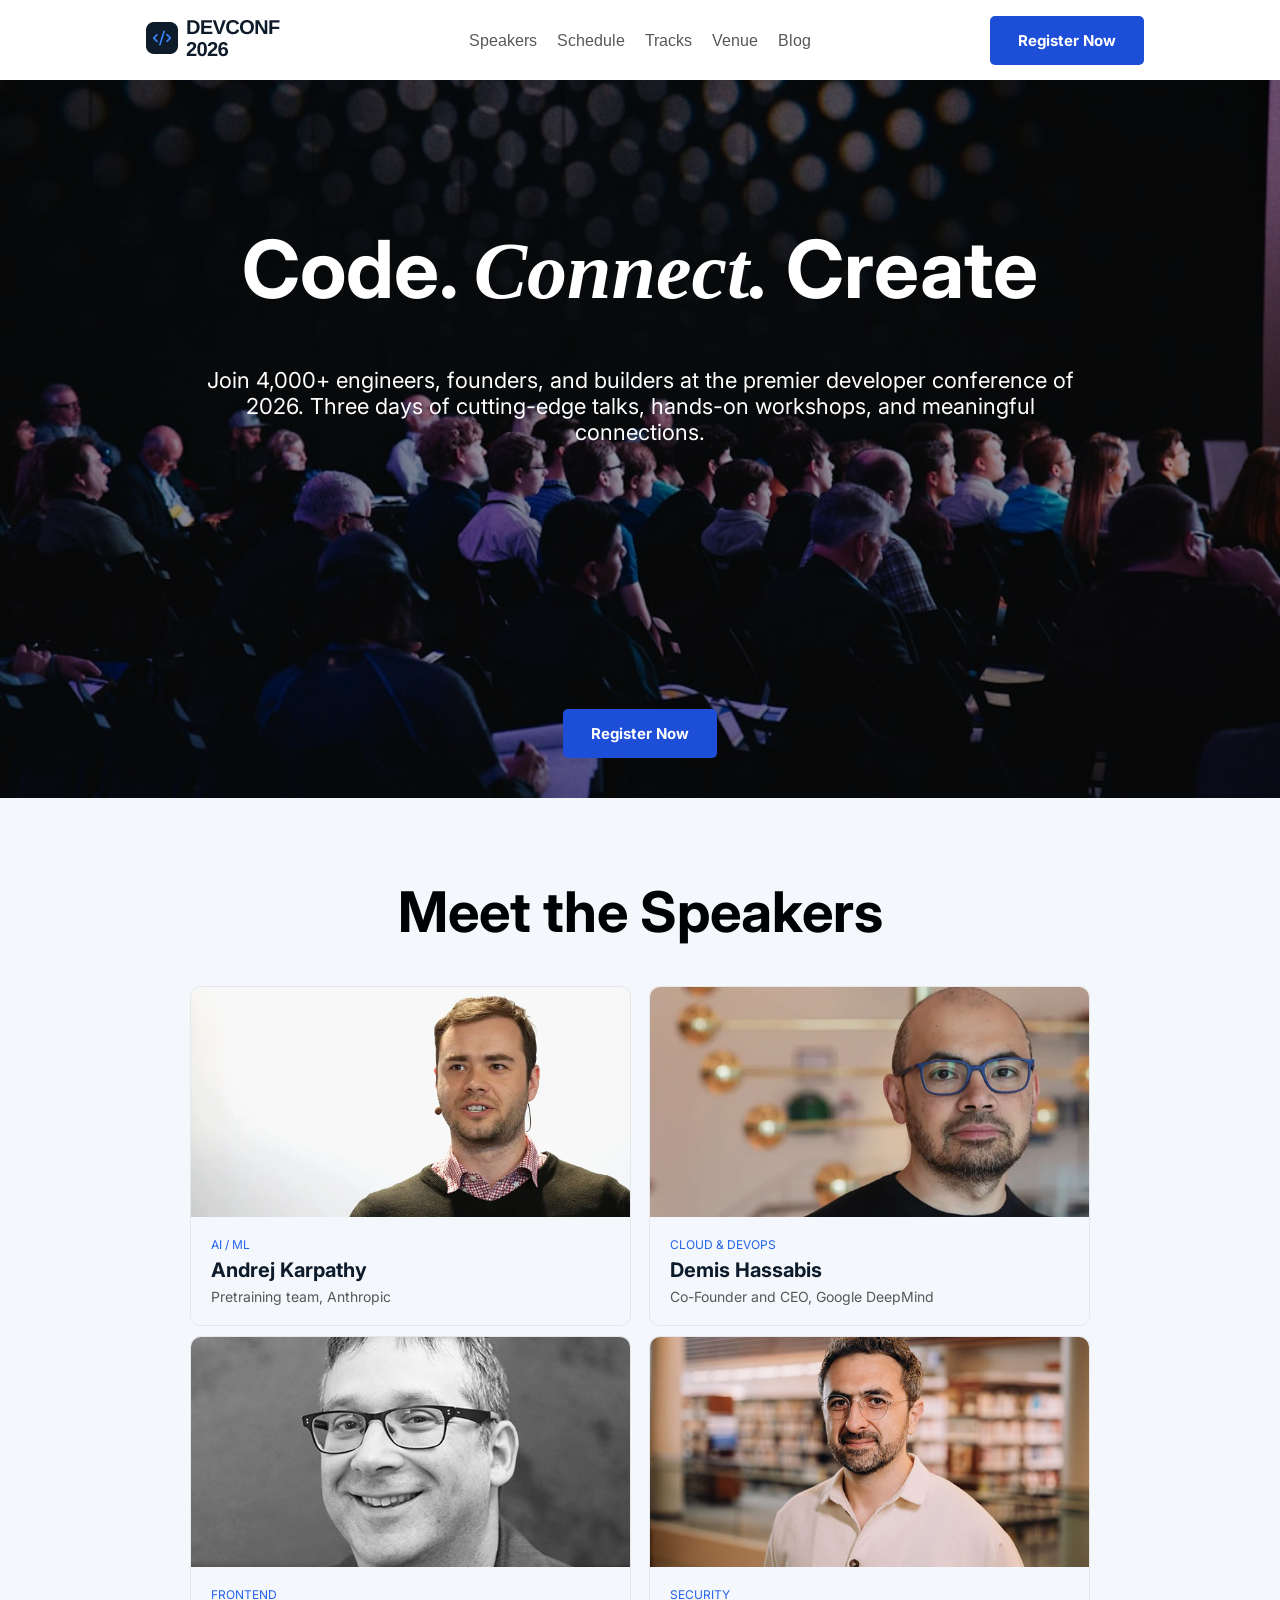
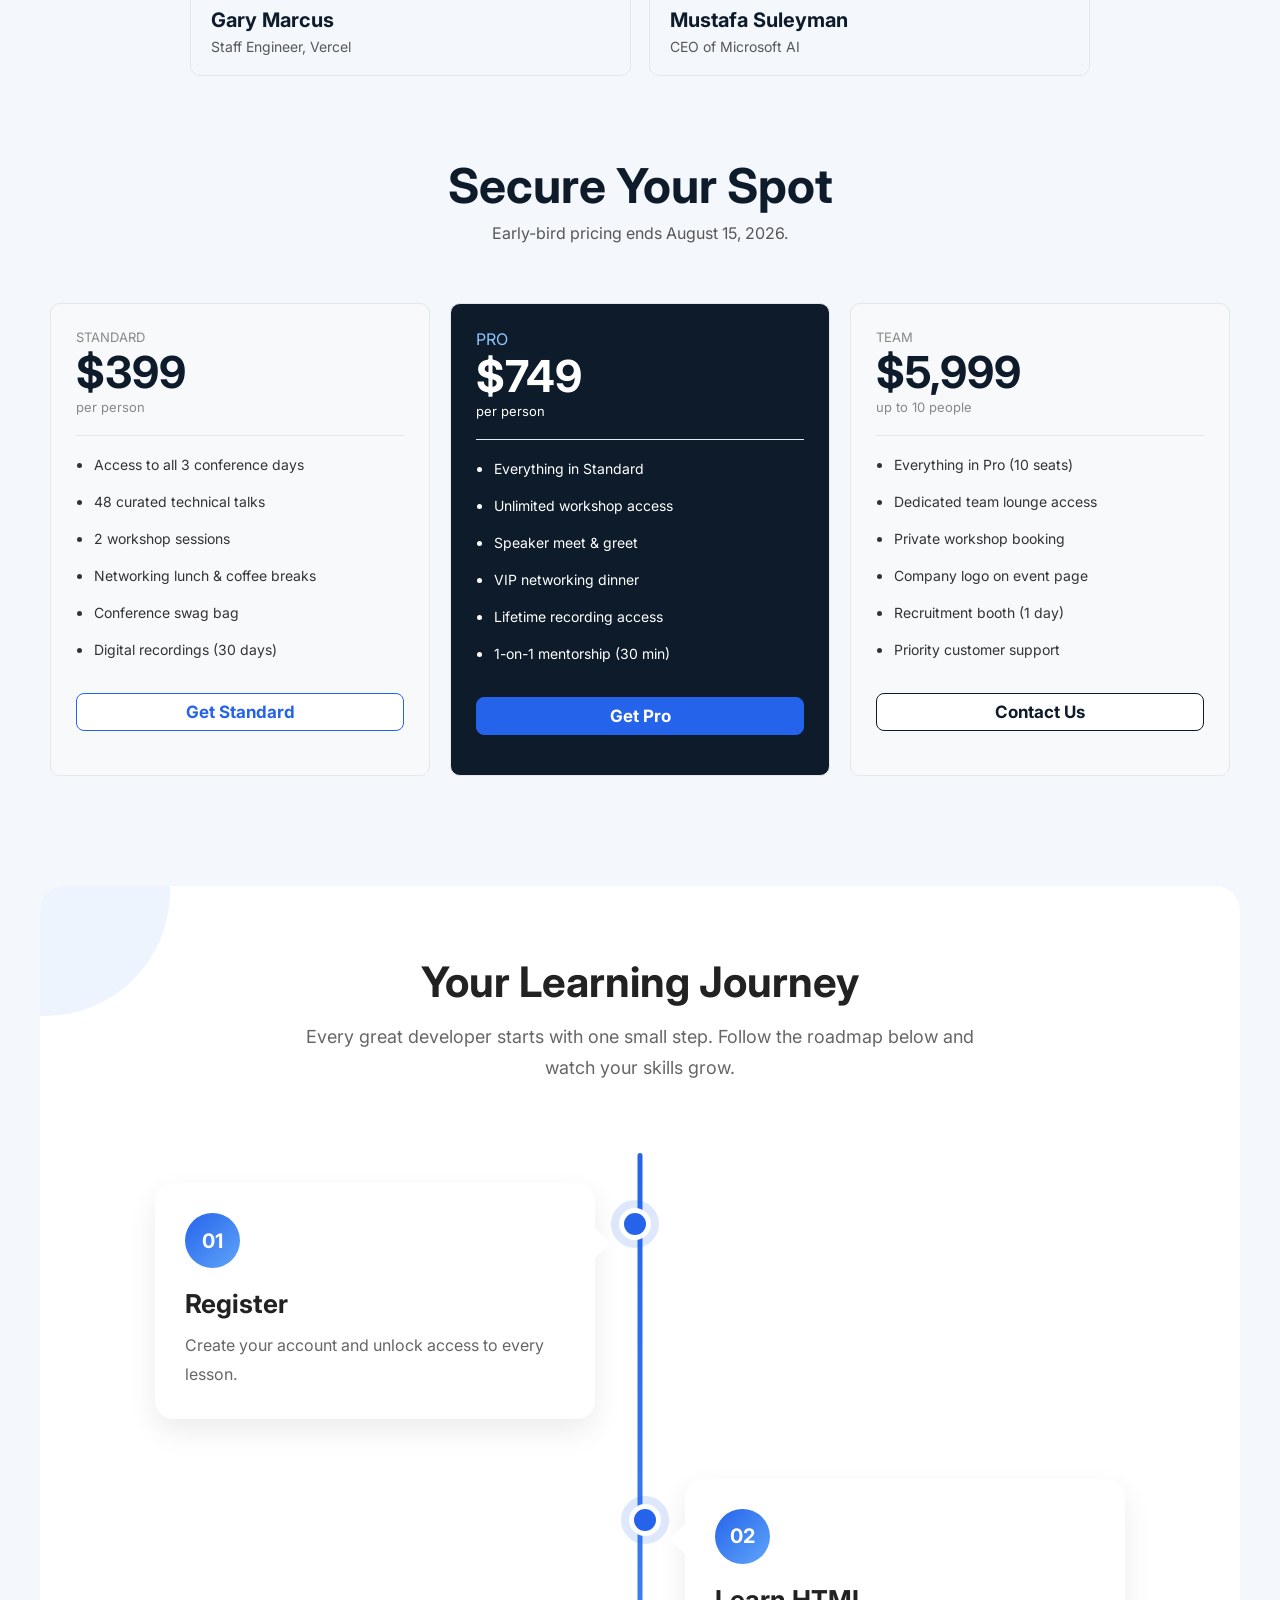
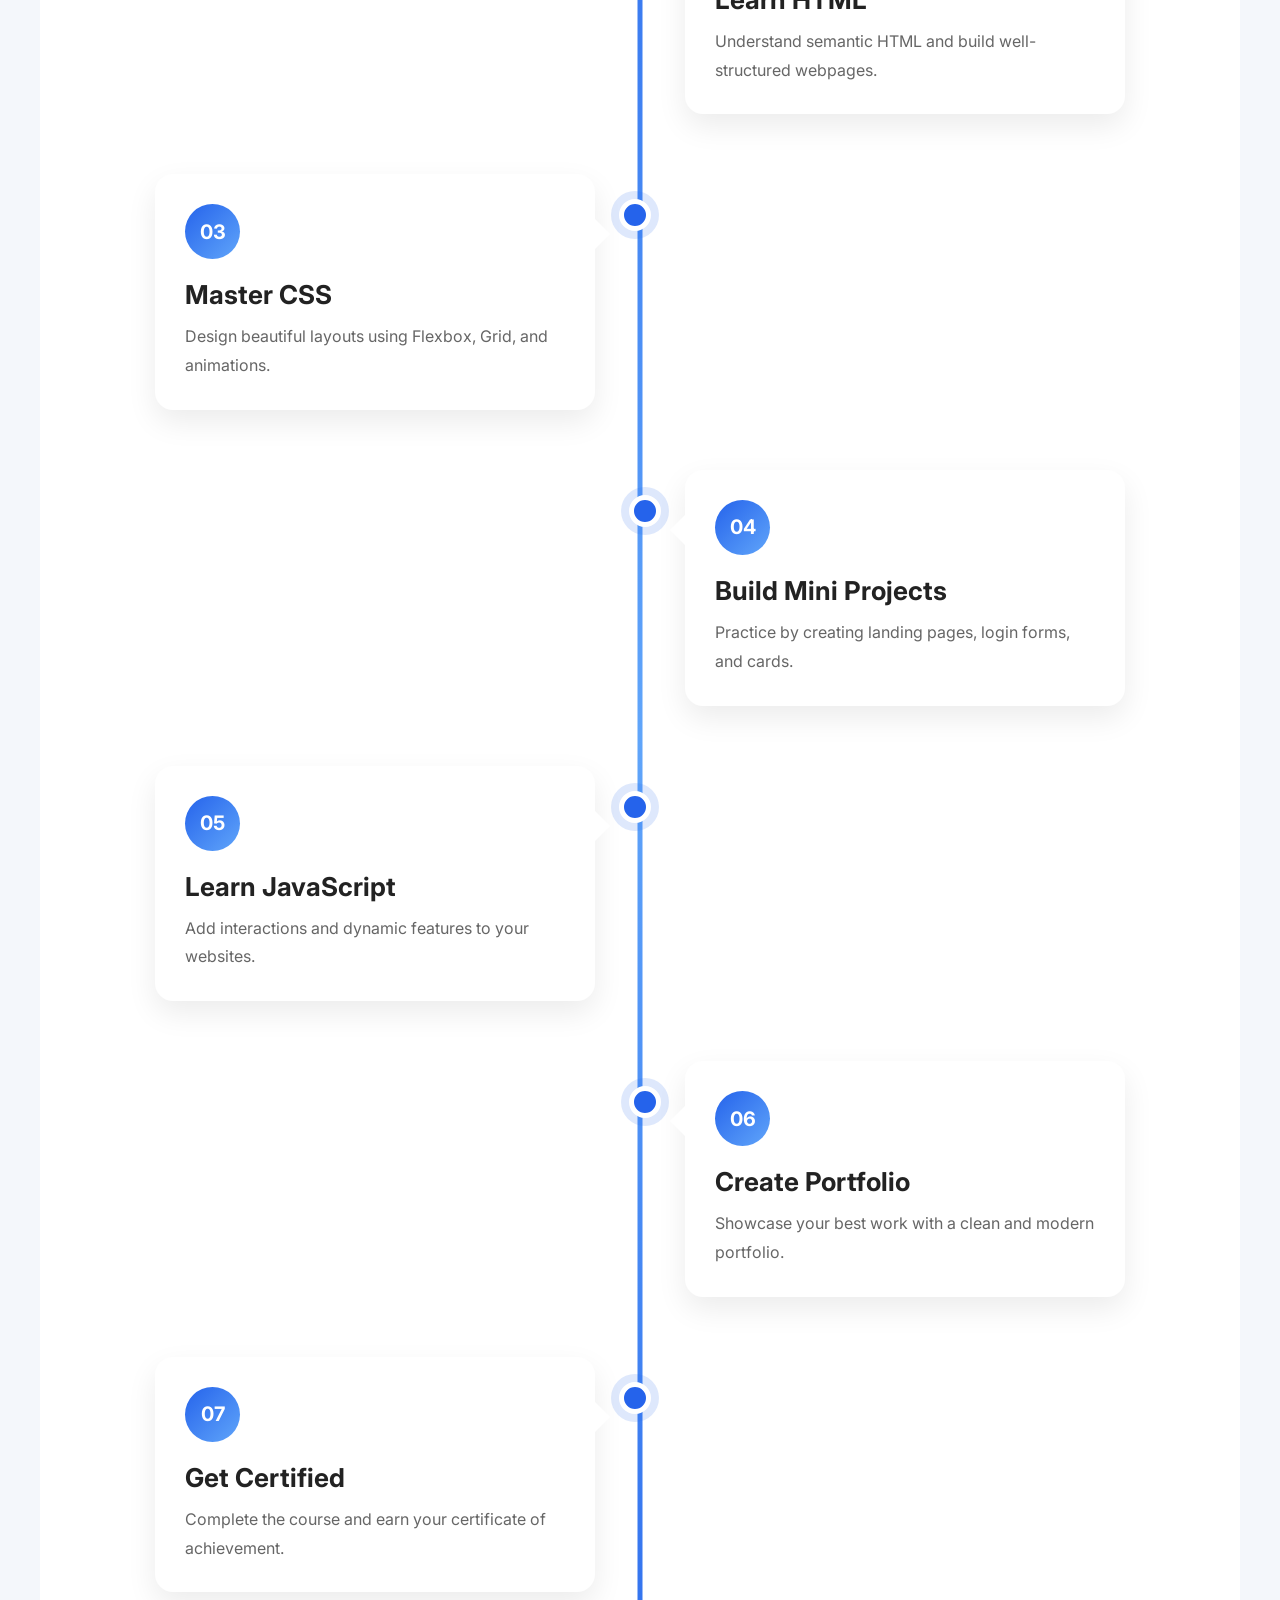
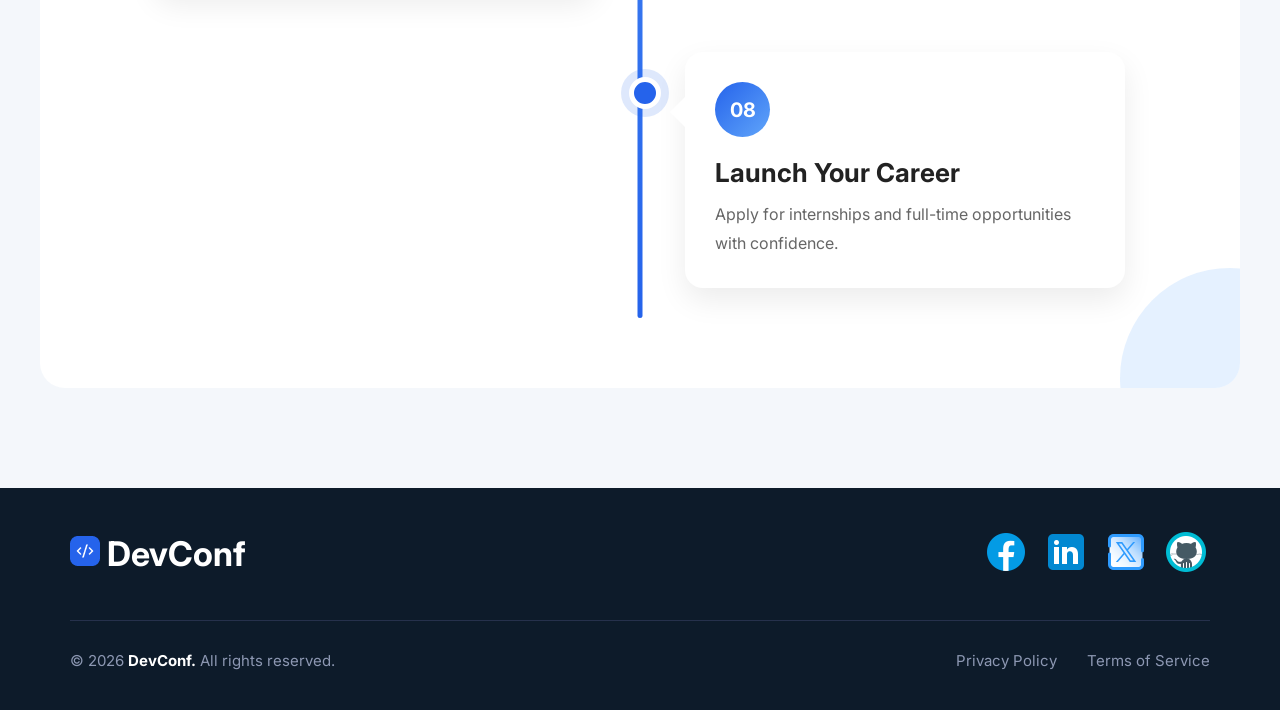
==== commit f3adf941: "complete-assignment01" ====
--- a/index.html
+++ b/index.html
@@ -229,17 +229,46 @@
 
         </section>
         <footer>
-            <section class="footer-content">
-                <div>© 2026 DevConf. All rights reserved.</div>
-                <div>
-                    <ul class="footer-ul">
-                        <li><a href="#">Privacy Policy</a></li>
-                        <li><a href="#">Terms of Service</a></li>
-                    </ul>
-                </div>
-            </section>
-
-        </footer>
+
+    <div class="footer-top">
+
+        <div class="logo">
+            <img src="./images/logo-mini.png" alt=""> DevConf 
+        </div>
+
+        <div class="social">
+
+            <a href="#"><img src="./images/icons8-facebook-48.png" alt=""></a>
+
+            <a href="#"><img src="./images/icons8-linkedin-48.png" alt=""></a>
+
+            <a href="#"><img src="./images/icons8-x-48.png" alt=""></a>
+
+            <a href="#"><img src="./images/icons8-github-logo-48.png" alt=""></a>
+
+        </div>
+
+    </div>
+
+    <hr>
+
+    <div class="footer-bottom">
+
+        <p>
+            © 2026 <strong>DevConf.</strong> All rights reserved.
+        </p>
+
+        <div class="links">
+
+            <a href="#">Privacy Policy</a>
+
+            <a href="#">Terms of Service</a>
+
+        </div>
+
+    </div>
+
+</footer>
 </body>
 
 </html>
--- a/styles.css
+++ b/styles.css
@@ -60,7 +60,7 @@
     text-align: center;
     padding-top: 140px;
     background-image: linear-gradient(rgba(0, 0, 0, 0.4), rgba(0, 0, 0, 0.4)), url('./images/banner.jpg');
-    height: 90vh;
+    height:fit-content;
     background-size: cover;
     background-position: center;
     background-repeat: no-repeat;
@@ -77,7 +77,7 @@
 .hero-content p {
     max-width: 1200px;
     margin: auto;
-    padding: 0px 25%;
+    padding: 0px 150px;
     font-size: 22px;
 
 }
@@ -85,20 +85,15 @@
 .hero-section .button {
     align-items: center;
     padding-top: 200px;
-
-}
-
-.primary-btn2 {
-    background-color: #1D4ED8;
-    padding: 15px 28px;
-    border-radius: 5px;
-    font-weight: bold;
-    font-size: 15px;
-    color: white;
-    border: none;
-    align-items: center;
-    cursor: pointer;
-}
+    margin-bottom: 40px;
+
+}
+
+.primary-btn:hover {
+
+    background:#1c1d42;
+
+    color:white;}
 
 .speakers h2 {
     font-size: 56px;
@@ -293,6 +288,11 @@
     align-items: center;
     cursor: pointer;
 }
+.btn-outline-left:hover {
+
+    background:#1c2742;
+
+    color:white;}
 
 .btn-outline-middle {
     margin-top: 15px;
@@ -307,6 +307,11 @@
     align-items: center;
     cursor: pointer;
 }
+.btn-outline-middle:hover {
+
+    background:#1c2742;
+
+    color:white;}
 
 .btn-outline-right {
     margin-top: 15px;
@@ -321,36 +326,129 @@
     align-items: center;
     cursor: pointer;
 }
-
-footer {
-    align-items: center;
-    align-content: center;
-    text-align: center;
-    background-color: #0D1B2A;
-    max-width: 100%;
-    height: 70px;
-    color: #FFFFFF;
-    font-size: small;
-    padding: auto;
-}
-
-.footer-content {
-    display: flex;
-    justify-content: space-between;
-    max-width: 1400px;
-    margin: auto;
-}
-
-.footer-ul {
-
-    list-style: none;
-    display: flex;
-    gap: 15px;
-
-}
-
-.footer-ul li a {
-
-    text-decoration: none;
-    color: #FFFFFF;
+.btn-outline-right:hover {
+
+    background:#1c2742;
+
+    color:white;}
+
+footer{
+
+    width:100%;
+    height: fit-content;
+
+    background:#0D1B2A;
+
+    padding:40px 70px;
+
+}
+
+.footer-top{
+
+    display:flex;
+
+    justify-content:space-between;
+
+    align-items:center;
+
+}
+
+.logo{
+
+    color:white;
+
+    font-size:34px;
+
+    font-weight:bold;
+
+}
+
+.logo span{
+
+    display:inline-block;
+
+    width:10px;
+
+    height:32px;
+
+    margin-left:8px;
+
+    vertical-align:middle;
+
+}
+
+.social{
+
+    display:flex;
+
+    gap:12px;
+
+}
+
+.social a:hover{
+
+    background:#1c2742;
+
+    color:white;
+
+}
+
+hr{
+
+    border:none;
+
+    border-top:1px solid #26314c;
+
+    margin:40px 0 30px;
+
+}
+
+.footer-bottom{
+
+    display:flex;
+
+    justify-content:space-between;
+
+    align-items:center;
+
+}
+
+.footer-bottom p{
+
+    color:#8d98b3;
+
+    font-size:15px;
+
+}
+
+.footer-bottom strong{
+
+    color:white;
+
+}
+
+.links{
+
+    display:flex;
+
+    gap:30px;
+
+}
+
+.links a{
+
+    text-decoration:none;
+
+    color:#8d98b3;
+
+    font-size:15px;
+
+    
+
+}
+
+.links a:hover{
+
+    color:white;
+
 }
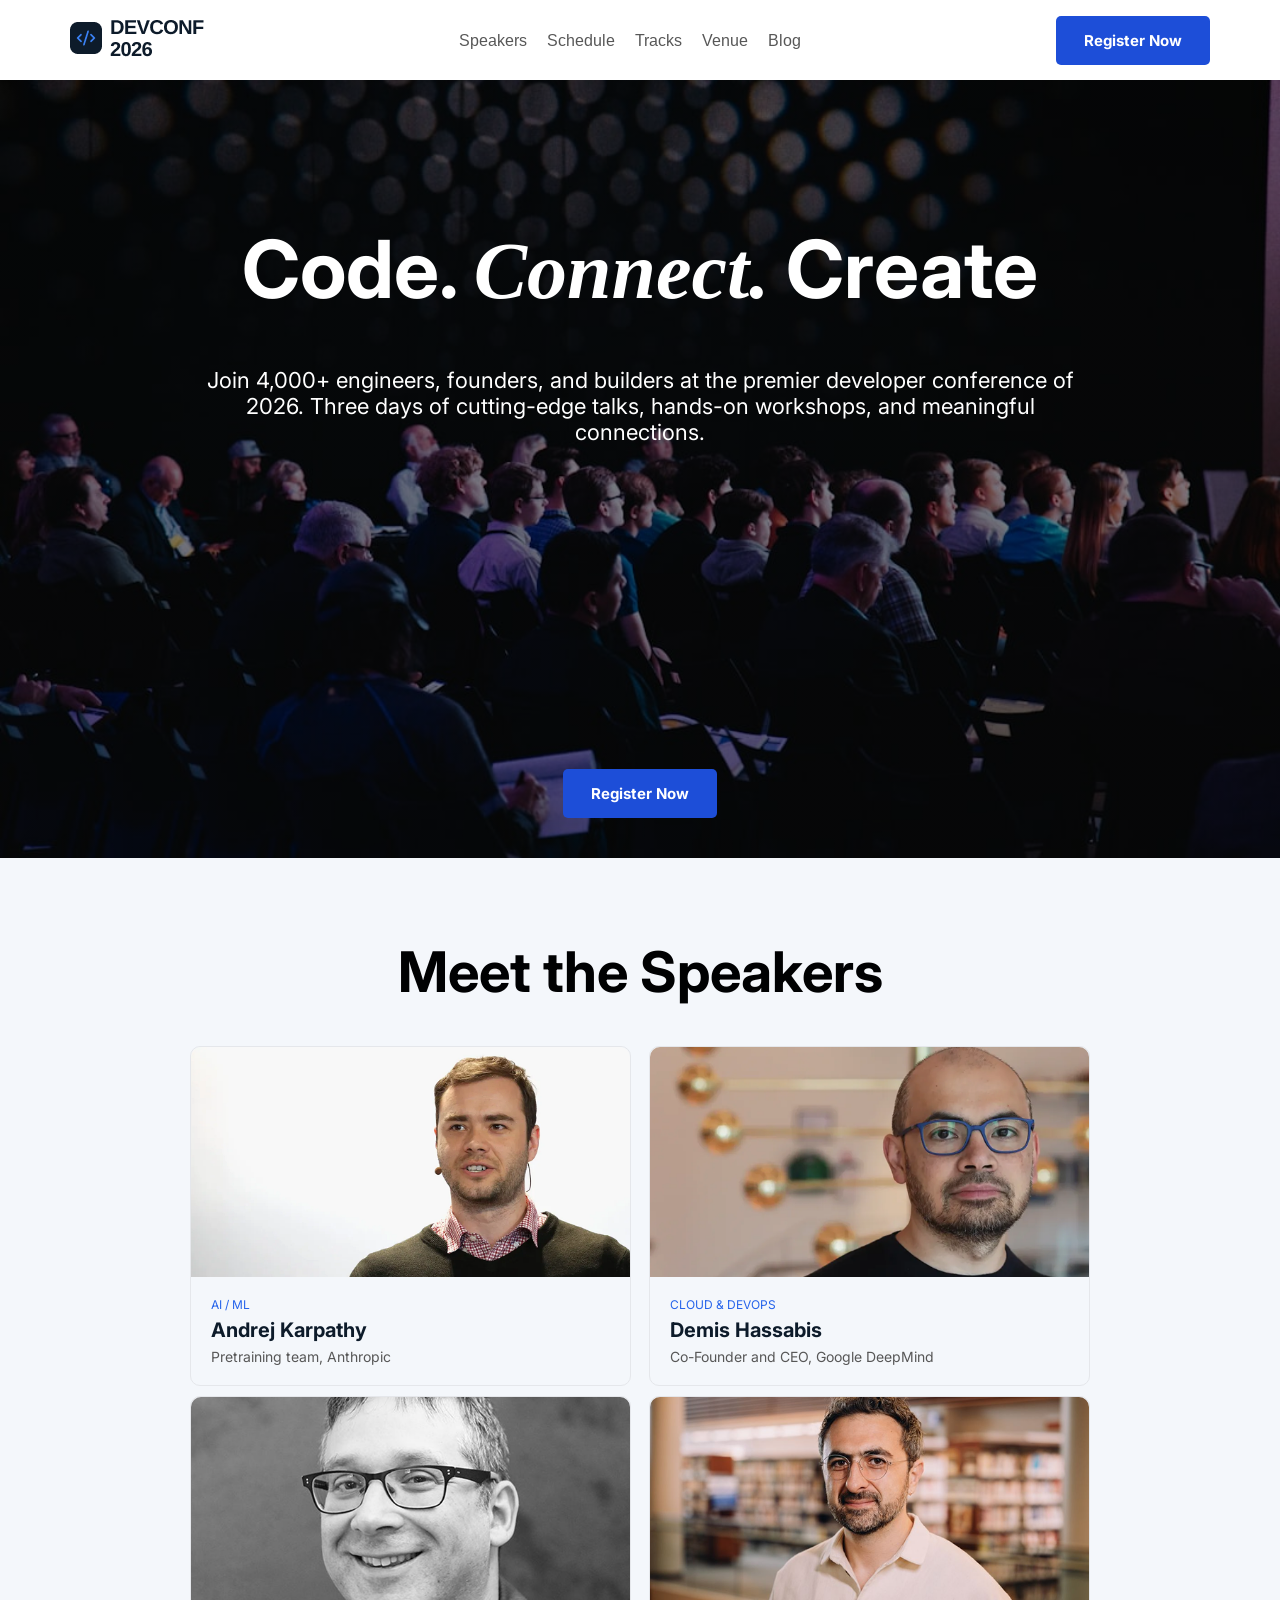
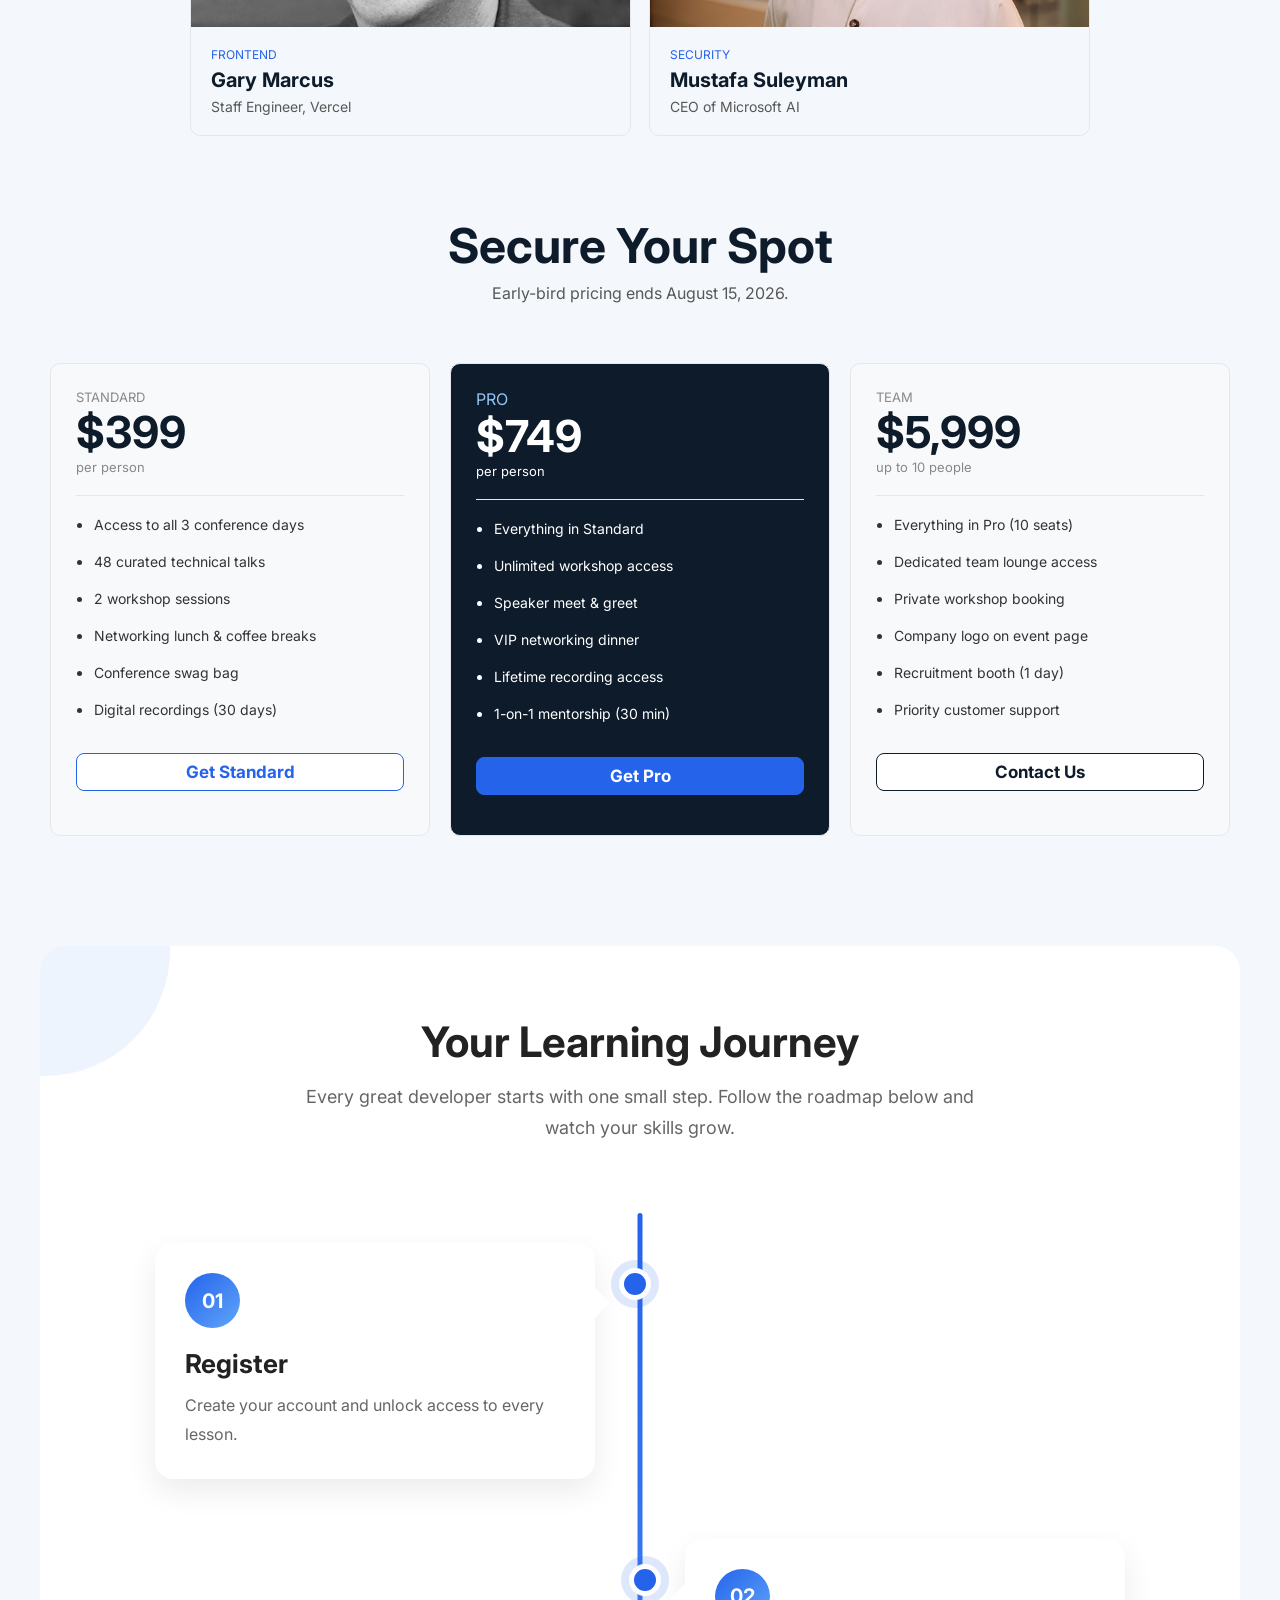
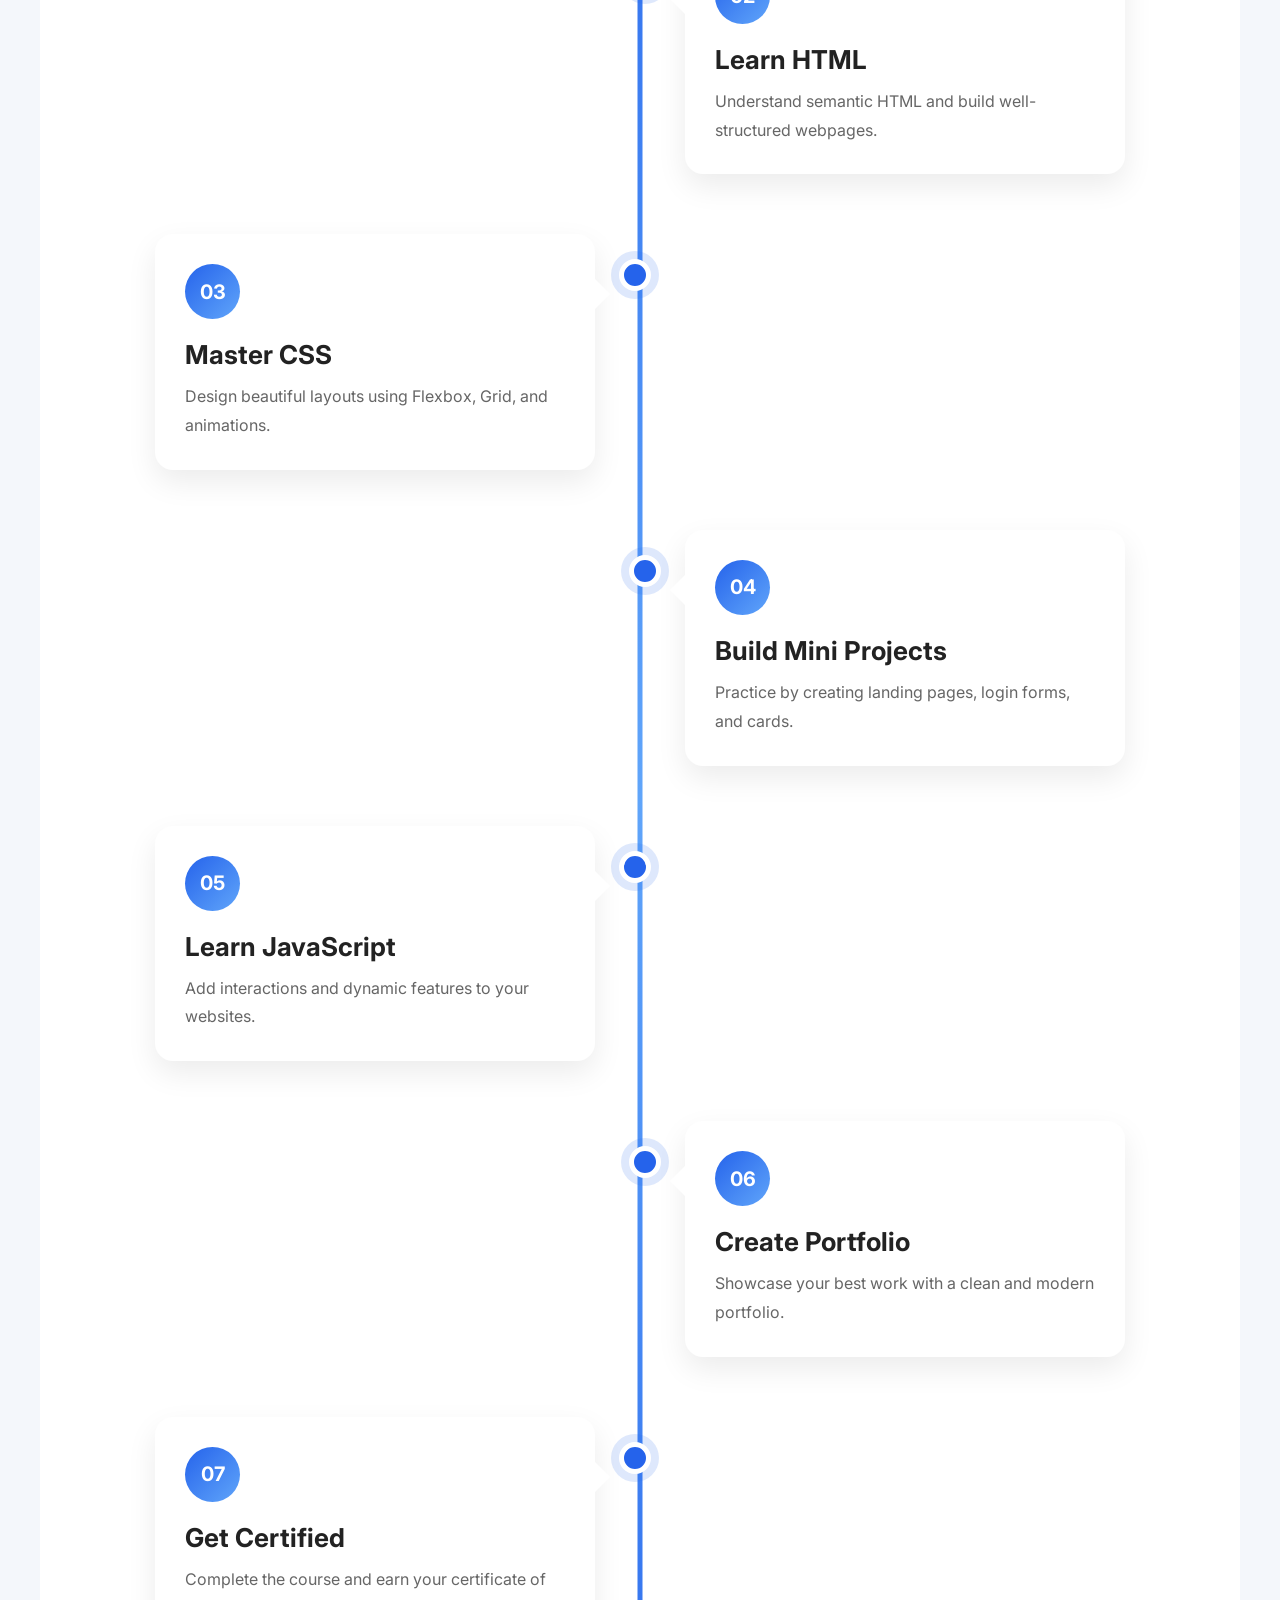
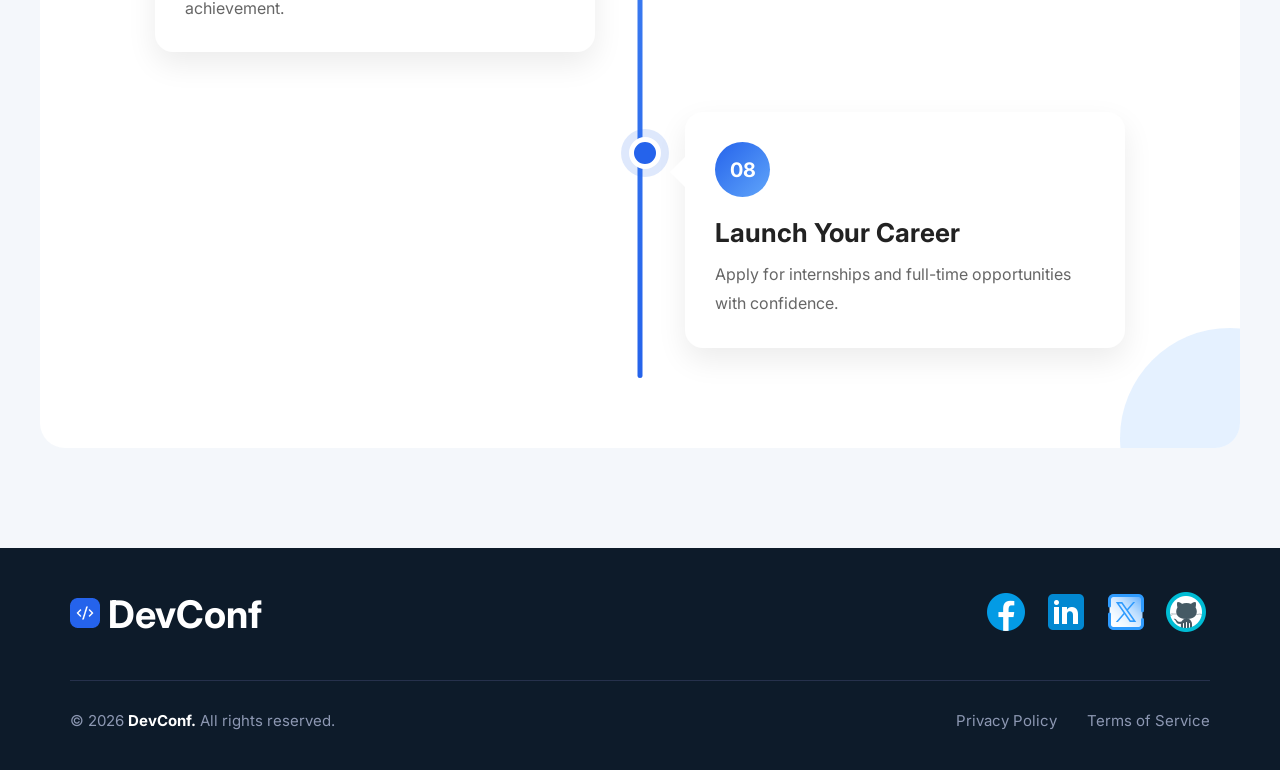
==== commit 1a733c8b: "assignment01" ====
--- a/index.html
+++ b/index.html
@@ -230,45 +230,45 @@
         </section>
         <footer>
 
-    <div class="footer-top">
-
-        <div class="logo">
-            <img src="./images/logo-mini.png" alt=""> DevConf 
-        </div>
-
-        <div class="social">
-
-            <a href="#"><img src="./images/icons8-facebook-48.png" alt=""></a>
-
-            <a href="#"><img src="./images/icons8-linkedin-48.png" alt=""></a>
-
-            <a href="#"><img src="./images/icons8-x-48.png" alt=""></a>
-
-            <a href="#"><img src="./images/icons8-github-logo-48.png" alt=""></a>
-
-        </div>
-
-    </div>
-
-    <hr>
-
-    <div class="footer-bottom">
-
-        <p>
-            © 2026 <strong>DevConf.</strong> All rights reserved.
-        </p>
-
-        <div class="links">
-
-            <a href="#">Privacy Policy</a>
-
-            <a href="#">Terms of Service</a>
-
-        </div>
-
-    </div>
-
-</footer>
+            <div class="footer-top">
+
+                <div class="logo">
+                    <img src="./images/logo-mini.png" alt=""> DevConf
+                </div>
+
+                <div class="social">
+
+                    <a href="#"><img src="./images/icons8-facebook-48.png" alt=""></a>
+
+                    <a href="#"><img src="./images/icons8-linkedin-48.png" alt=""></a>
+
+                    <a href="#"><img src="./images/icons8-x-48.png" alt=""></a>
+
+                    <a href="#"><img src="./images/icons8-github-logo-48.png" alt=""></a>
+
+                </div>
+
+            </div>
+
+            <hr>
+
+            <div class="footer-bottom">
+
+                <p>
+                    © 2026 <strong>DevConf.</strong> All rights reserved.
+                </p>
+
+                <div class="links">
+
+                    <a href="#">Privacy Policy</a>
+
+                    <a href="#">Terms of Service</a>
+
+                </div>
+
+            </div>
+
+        </footer>
 </body>
 
 </html>
--- a/styles.css
+++ b/styles.css
@@ -11,14 +11,15 @@
     background-color: #FFFFFF;
     width: 100%;
     height: 80px;
+    
 }
 
 .header {
-    display: grid;
-    grid-template-columns: repeat(3, 1fr);
-    text-align: center;
-    align-items: center;
-
+   display: flex;
+   justify-content: space-between;
+   padding: 40px 70px;
+   text-align: center;
+   align-items: center;
 }
 
 .nav-list {
@@ -59,7 +60,7 @@
     color: #FFFFFF;
     text-align: center;
     padding-top: 140px;
-    background-image: linear-gradient(rgba(0, 0, 0, 0.4), rgba(0, 0, 0, 0.4)), url('./images/banner.jpg');
+    background-image: linear-gradient(rgba(0, 0, 0, 0.5), rgba(0, 0, 0, 0.5)), url('./images/banner.jpg');
     height:fit-content;
     background-size: cover;
     background-position: center;
@@ -84,7 +85,7 @@
 
 .hero-section .button {
     align-items: center;
-    padding-top: 200px;
+    padding-top: 230px;
     margin-bottom: 40px;
 
 }
@@ -201,6 +202,11 @@
 .price-card-middle {
     display: flex;
     flex-direction: column;
+    border: 1px solid #E5E7EB;
+    background-color: #0D1B2A;
+    margin: 10px;
+    padding: 25px;
+    border-radius: 10px;
 
 }
 
@@ -255,25 +261,15 @@
     color: #333333;
 }
 
-.price-card-middle {
-    border: 1px solid #E5E7EB;
-    background-color: #0D1B2A;
-    margin: 10px;
-    padding: 25px;
-    border-radius: 10px;
-}
+
 
 .pro {
     color: #93C5FD;
-    size: 13;
+    size: 13px;
     font-weight: normal;
 }
 
-.price-card-middle .price-m {
-    color: #FFFFFF;
-    font-size: 44;
-    font-weight: bold;
-}
+
 
 .btn-outline-left {
     margin-top: 15px;
@@ -357,7 +353,7 @@
 
     color:white;
 
-    font-size:34px;
+    font-size: 38px;
 
     font-weight:bold;
 
@@ -451,4 +447,4 @@
 
     color:white;
 
-}+}
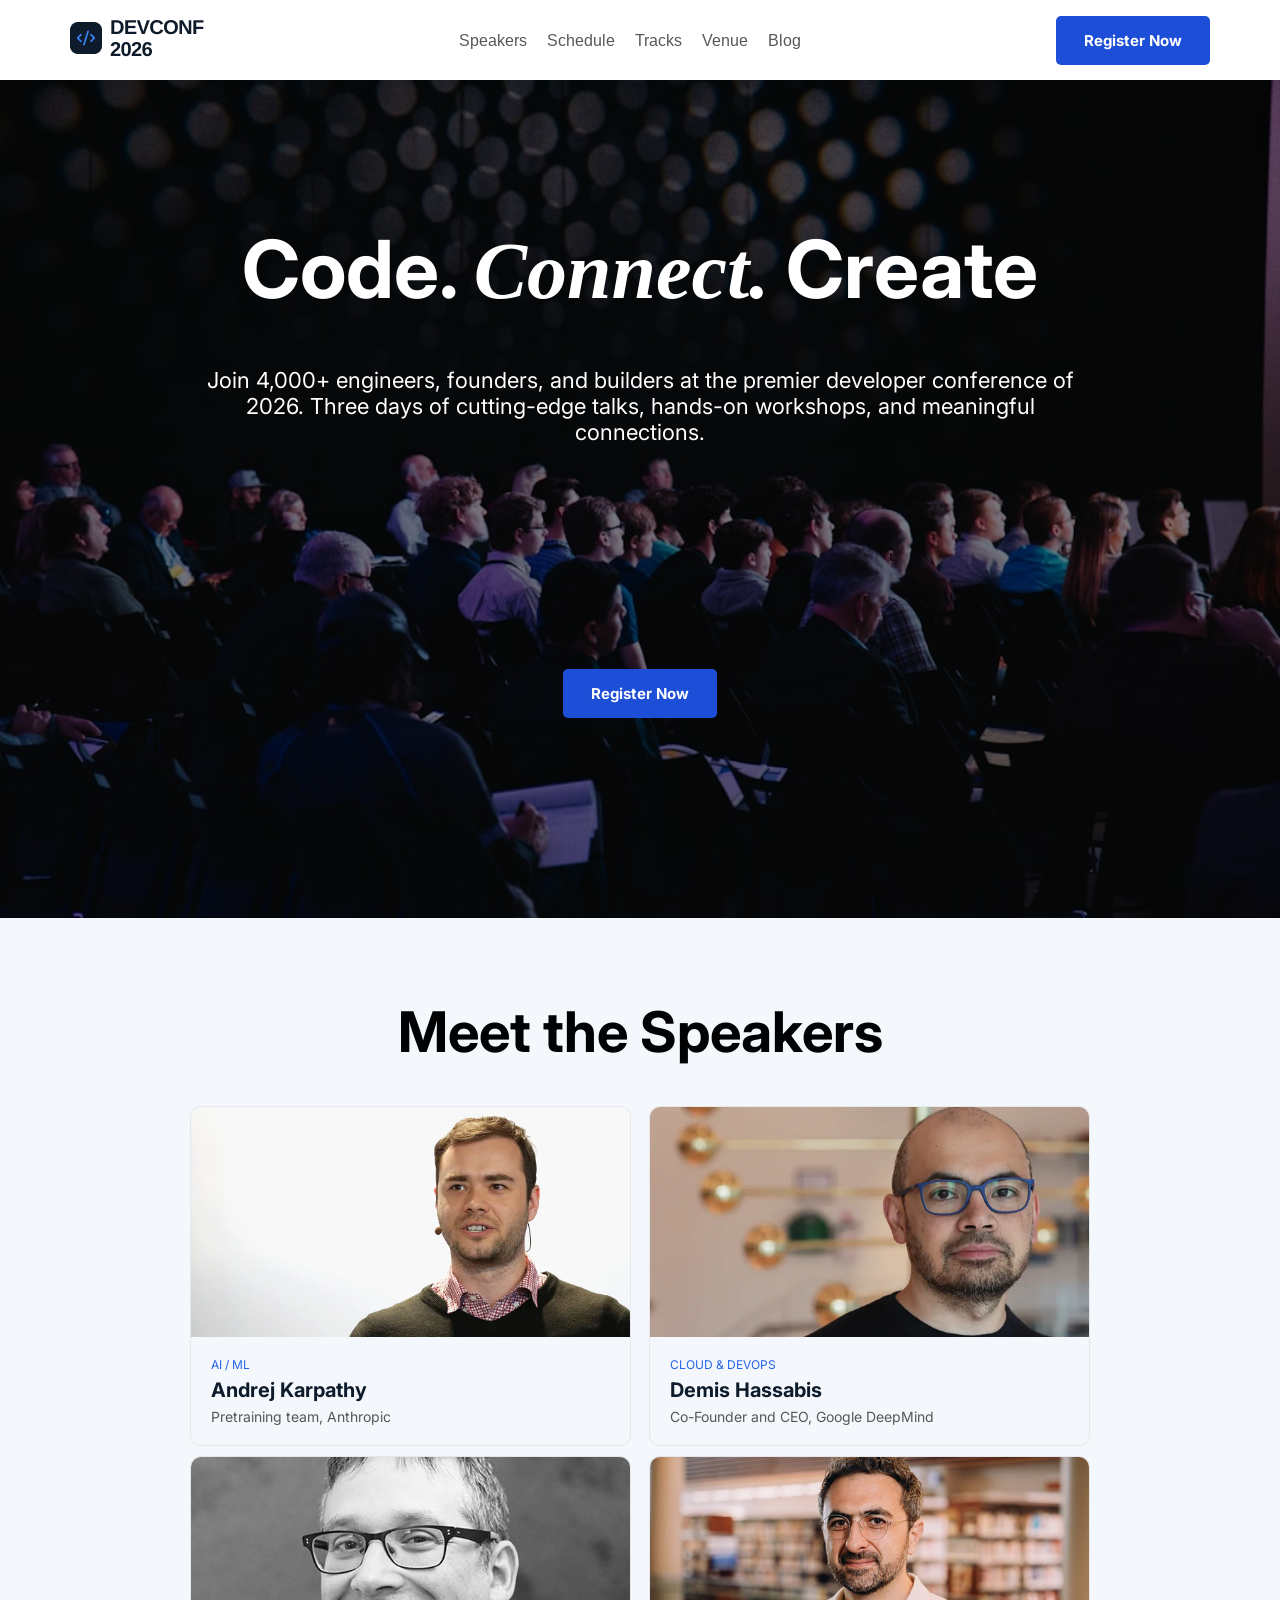
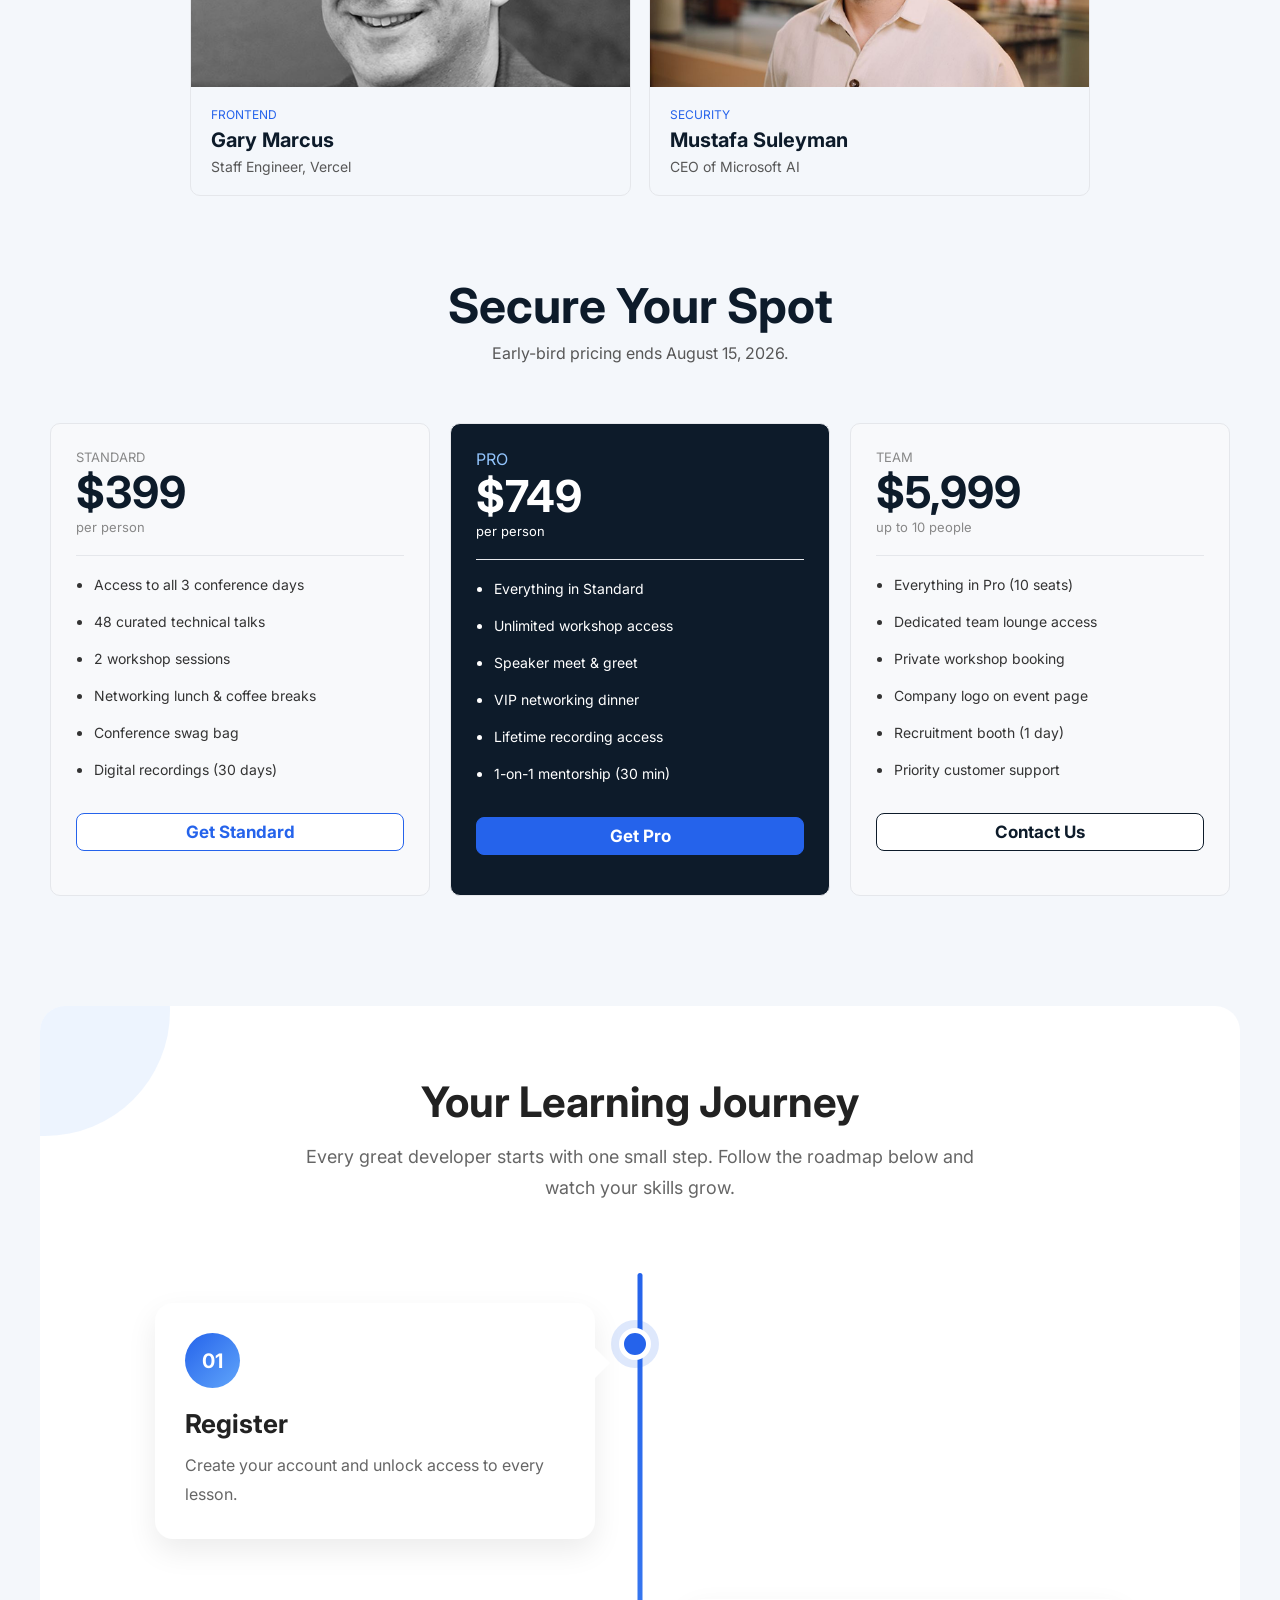
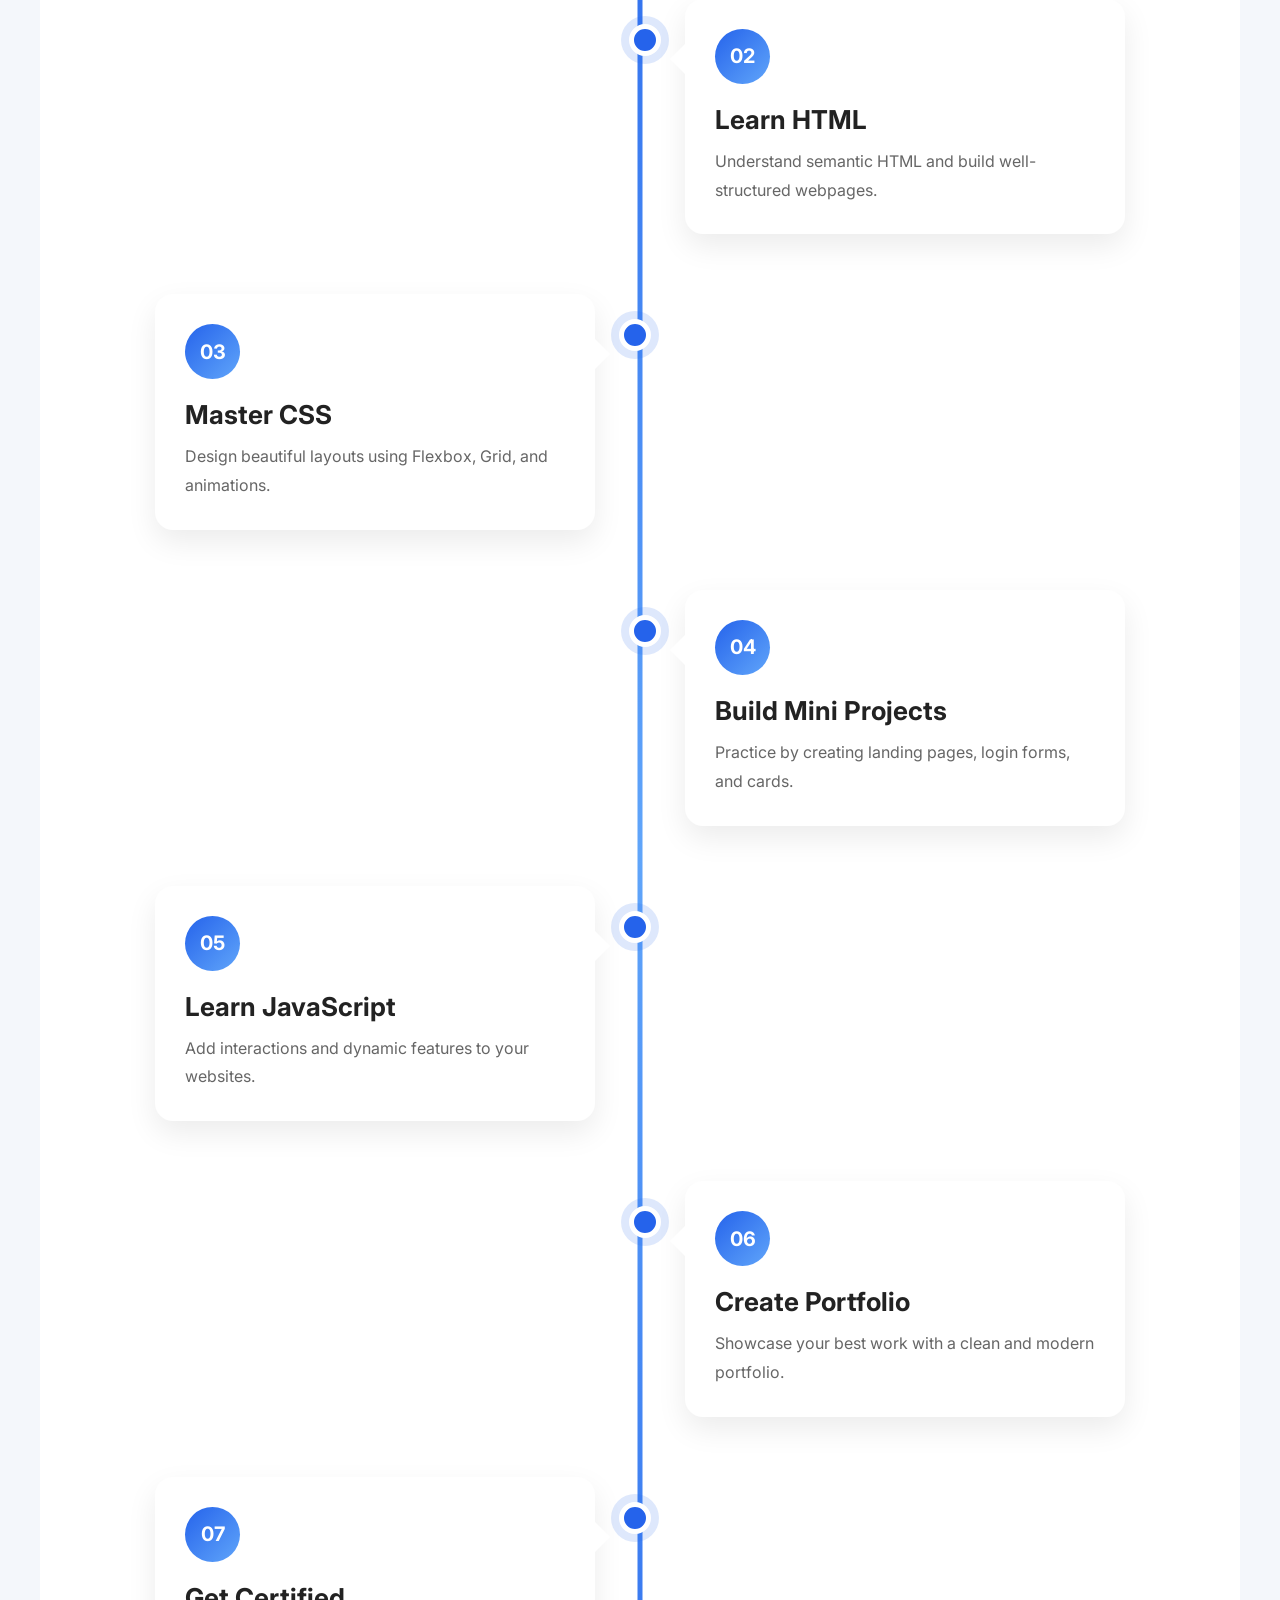
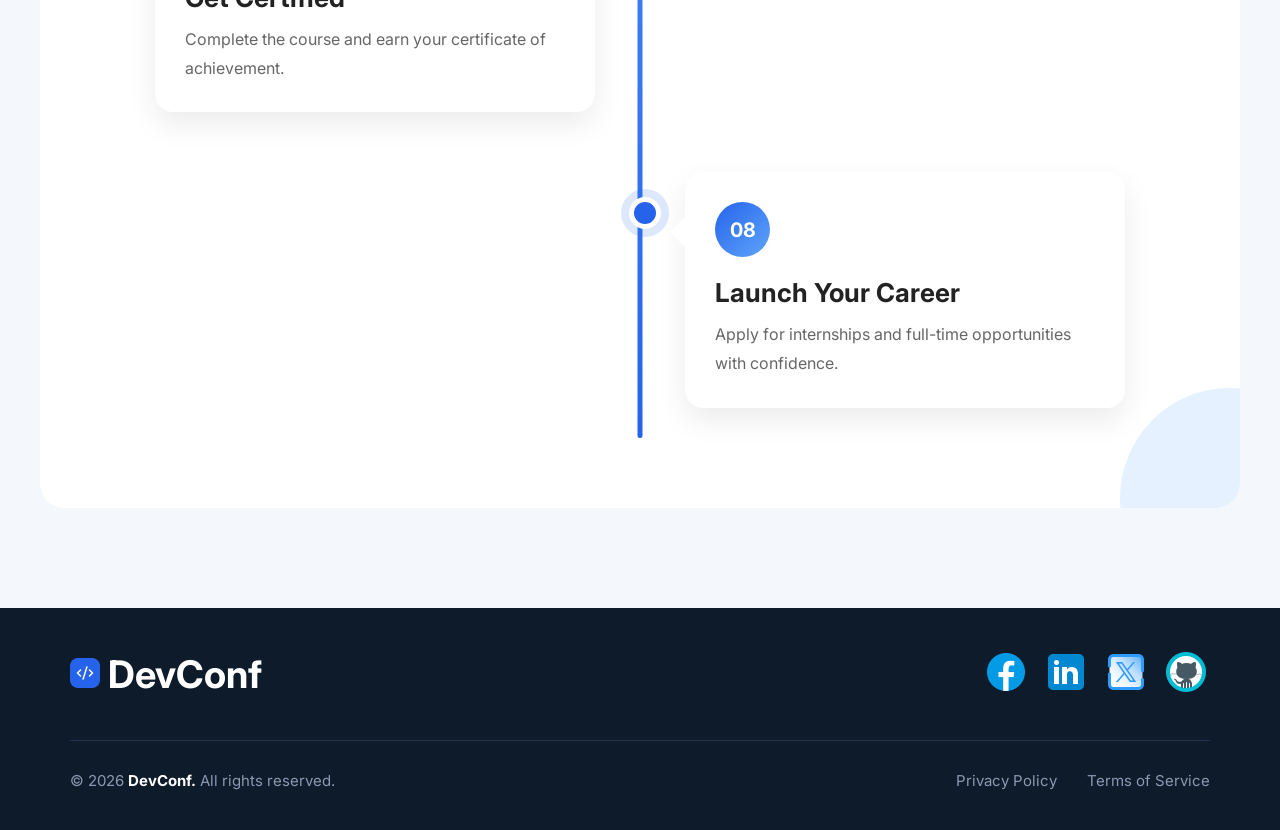
==== commit 918edb8c: "added_favicon" ====
--- a/index.html
+++ b/index.html
@@ -5,6 +5,7 @@
     <meta charset="UTF-8">
     <meta name="viewport" content="width=device-width, initial-scale=1.0">
     <title>DevConf 2026</title>
+    <link rel="shortcut icon" href="./images/logo-mini.png" type="image/png">
     <link rel="stylesheet" href="./styles.css">
     <link rel="stylesheet" href="./ai.css">
 
--- a/styles.css
+++ b/styles.css
@@ -85,8 +85,9 @@
 
 .hero-section .button {
     align-items: center;
-    padding-top: 230px;
-    margin-bottom: 40px;
+    padding: 100px;
+    margin-bottom: 100px;
+
 
 }
 
